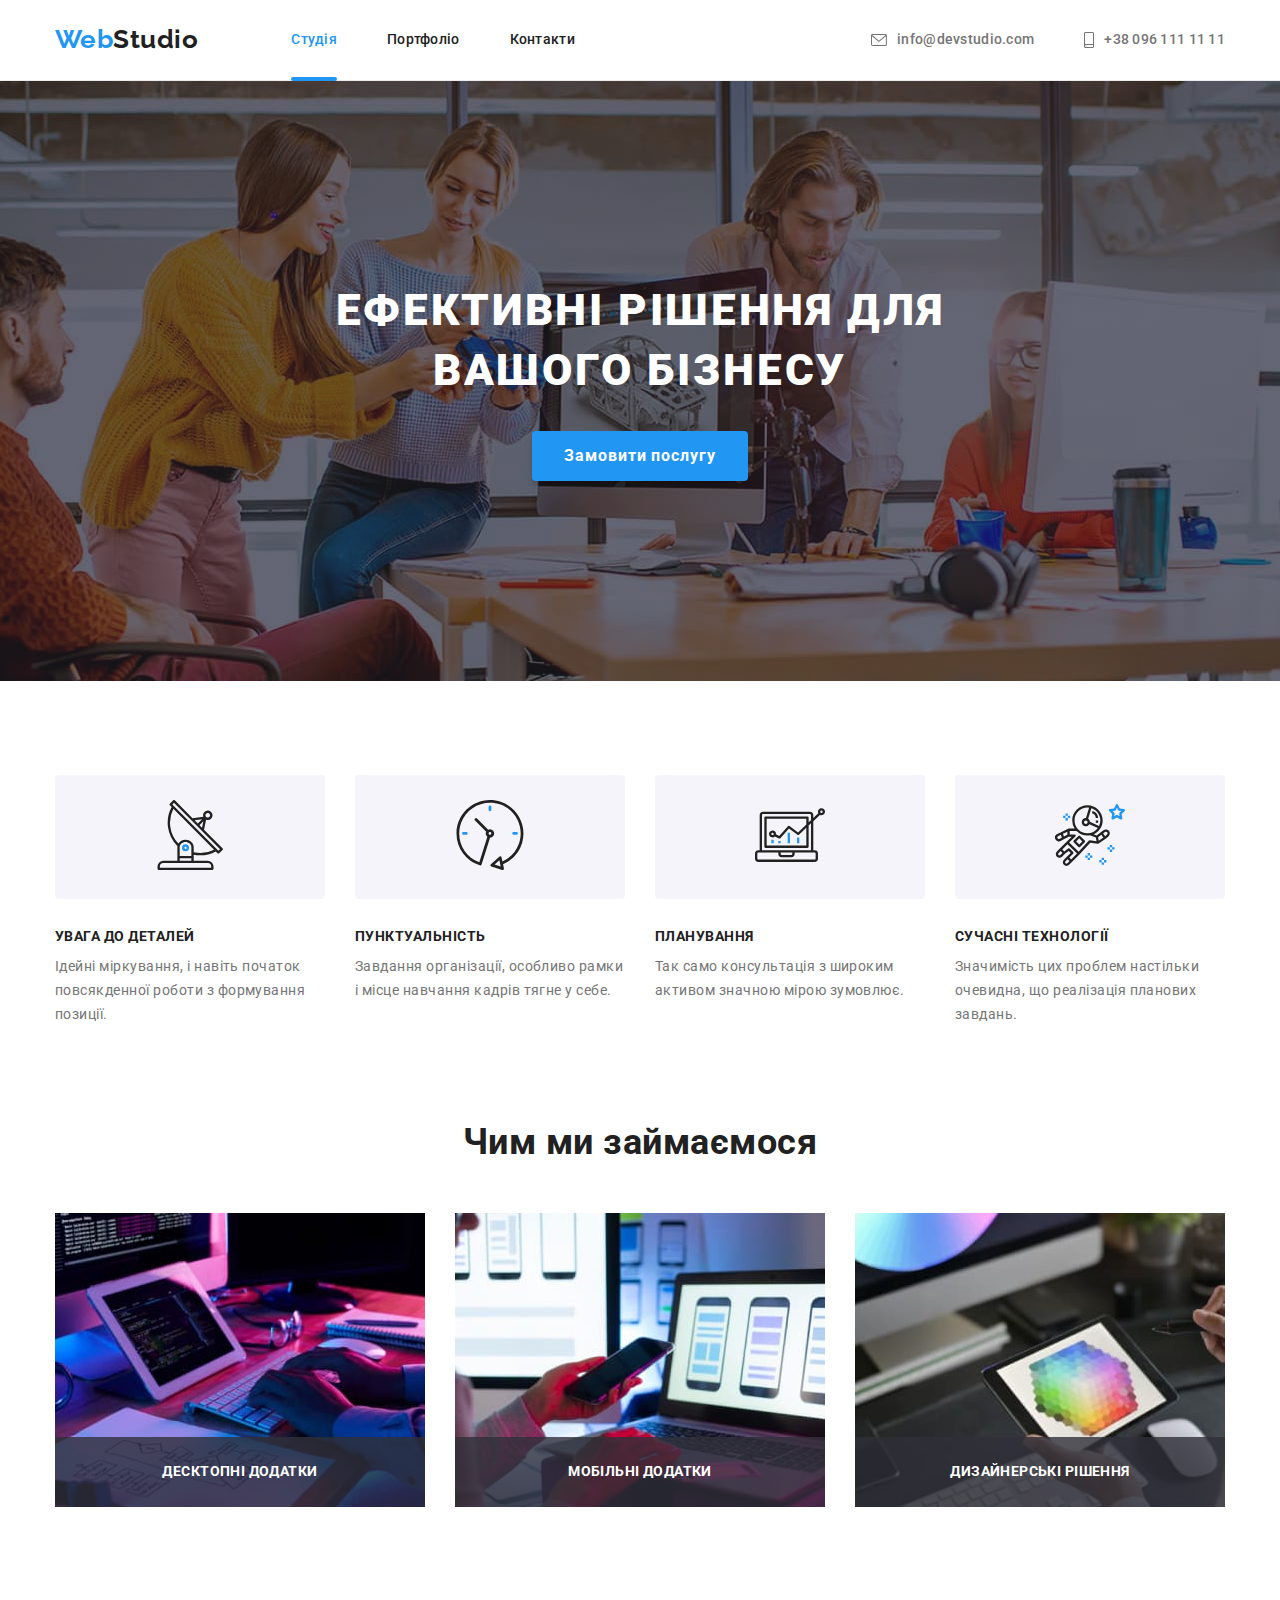
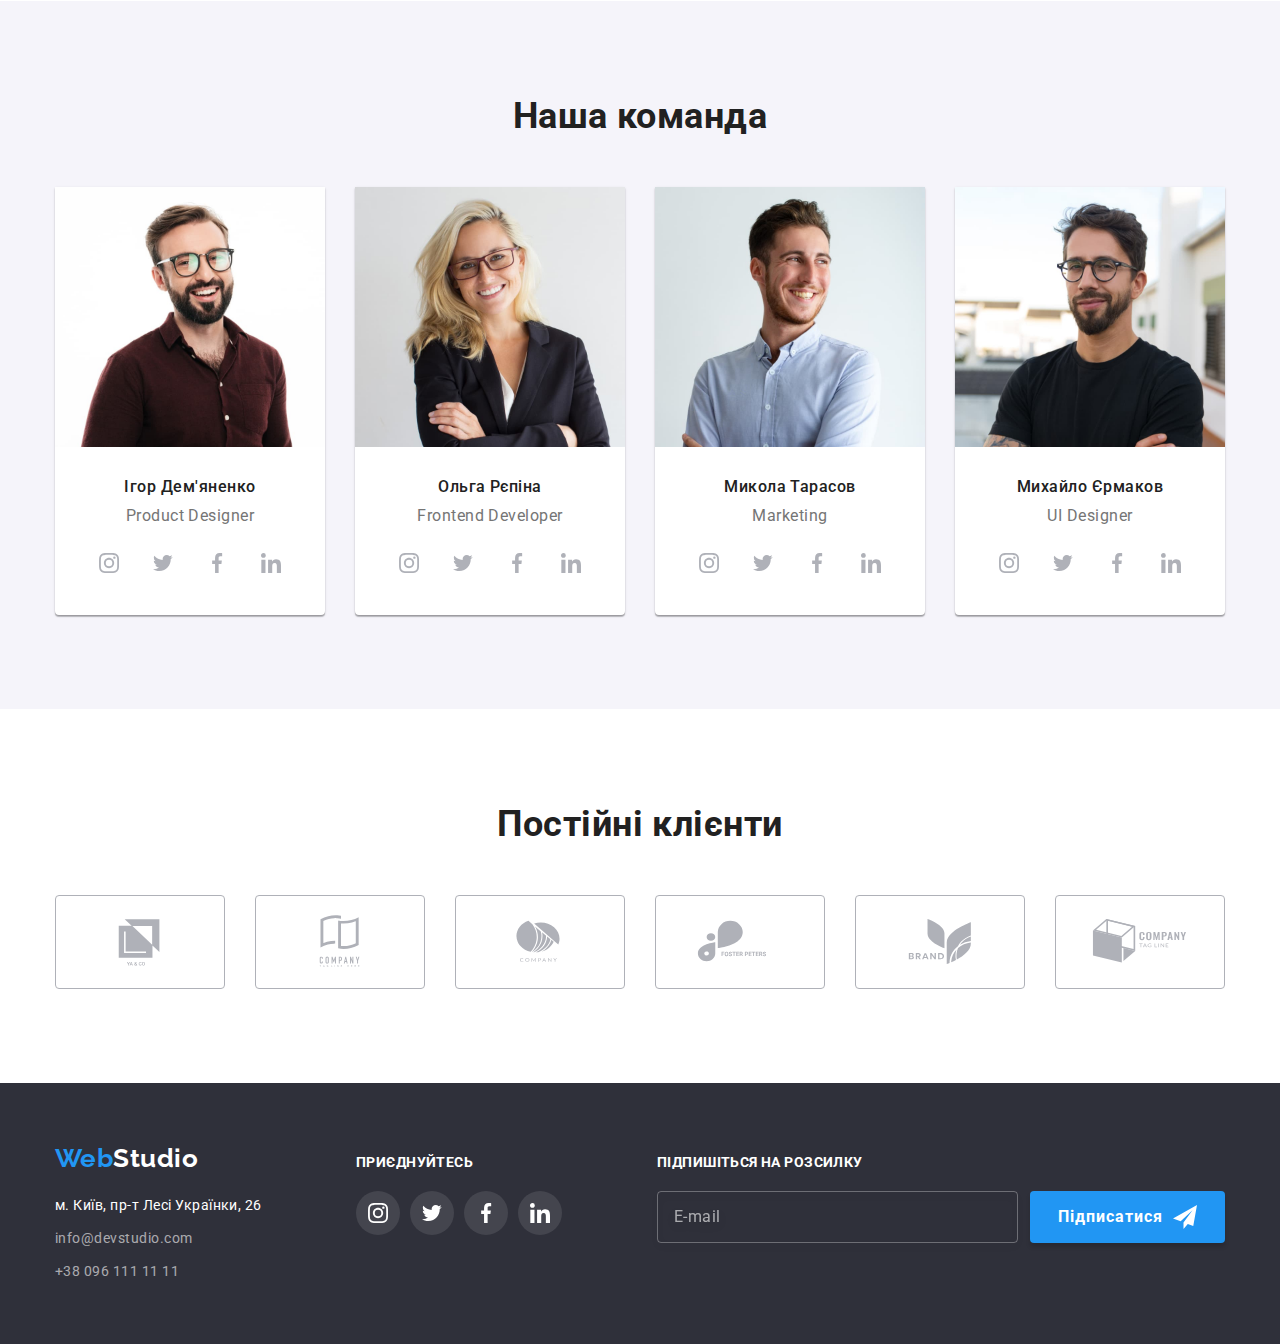
==== index.html @ e211a83e "Adds the previous version" ====
<!DOCTYPE html>
<html lang="uk">
  <head>
    <meta charset="UTF-8" />
    <meta http-equiv="X-UA-Compatible" content="IE=edge" />
    <meta name="viewport" content="width=device-width, initial-scale=1.0" />
    <title>Студія</title>
    <link rel="preconnect" href="https://fonts.googleapis.com" />
    <link rel="preconnect" href="https://fonts.gstatic.com" crossorigin />
    <link
      href="https://fonts.googleapis.com/css2?family=Raleway:wght@700&family=Roboto:wght@400;500;700;900&display=swap"
      rel="stylesheet"
    />
    <link
      rel="stylesheet"
      href="https://cdnjs.cloudflare.com/ajax/libs/modern-normalize/1.1.0/modern-normalize.min.css"
    />
    <link rel="stylesheet" href="./css/styles.css" />
  </head>
  <body>
    <header class="header">
      <div class="header-container container">
        <nav class="header-nav">
          <a class="header-logo logo" href="./index.html"> <span>Web</span>Studio</a>
          <ul class="header-list">
            <li class="header-list-item">
              <a class="header-link link current" href="./index.html">Студія</a>
            </li>
            <li class="header-list-item">
              <a class="header-link link" href="./portfolio.html">Портфоліо</a>
            </li>
            <li class="header-list-item">
              <a class="header-link link" href="./index.html">Контакти</a>
            </li>
          </ul>
        </nav>
        <div class="header-contacts">
          <a class="header-contact link" href="mailto:info@devstudio.com">
            <svg class="header-icon" width="16" height="12">
              <use href="./images/icons.svg#icon-envelope"></use>
            </svg>
            info@devstudio.com</a
          >
          <a class="header-contact link" href="tel:+380961111111">
            <svg class="header-icon" width="10" height="16">
              <use href="./images/icons.svg#icon-smartphone"></use>
            </svg>
            +38 096 111 11 11</a
          >
        </div>
      </div>
    </header>

    <main>
      <!-- Hero section -->
      <section class="hero">
        <h1 class="hero-title">Ефективні рішення для вашого бізнесу</h1>
        <button class="hero-btn btn" type="button" data-modal-open>Замовити послугу</button>
      </section>

      <!-- Features section -->
      <section class="features">
        <div class="container">
          <h2 class="visually-hidden">Особливості</h2>
          <ul class="features-list">
            <li class="features-item">
              <div class="features-thumb">
                <svg class="features-icon" width="70" height="70">
                  <use href="./images/icons.svg#icon-sputnik"></use>
                </svg>
              </div>
              <h3 class="features-title">УВАГА ДО ДЕТАЛЕЙ</h3>
              <p class="features-text">
                Ідейні міркування, і навіть початок повсякденної роботи з формування позиції.
              </p>
            </li>
            <li class="features-item">
              <div class="features-thumb">
                <svg class="features-icon" width="70" height="70">
                  <use href="./images/icons.svg#icon-clock"></use>
                </svg>
              </div>
              <h3 class="features-title">ПУНКТУАЛЬНІСТЬ</h3>
              <p class="features-text">
                Завдання організації, особливо рамки і місце навчання кадрів тягне у себе.
              </p>
            </li>
            <li class="features-item">
              <div class="features-thumb">
                <svg class="features-icon" width="70" height="70">
                  <use href="./images/icons.svg#icon-diagram"></use>
                </svg>
              </div>
              <h3 class="features-title">ПЛАНУВАННЯ</h3>
              <p class="features-text">
                Так само консультація з широким активом значною мірою зумовлює.
              </p>
            </li>
            <li class="features-item">
              <div class="features-thumb">
                <svg class="features-icon" width="70" height="70">
                  <use href="./images/icons.svg#icon-astronaut"></use>
                </svg>
              </div>
              <h3 class="features-title">СУЧАСНІ ТЕХНОЛОГІЇ</h3>
              <p class="features-text">
                Значимість цих проблем настільки очевидна, що реалізація планових завдань.
              </p>
            </li>
          </ul>
        </div>
      </section>

      <!-- What we do section -->
      <section class="activity section">
        <div class="container">
          <h2 class="title">Чим ми займаємося</h2>
          <ul class="activity-list">
            <li class="activity-item">
              <img
                class="activity-image"
                src="./images/studio/our-work/development.jpg"
                width="370"
                height="294"
                alt="Розробка веб-сайтів"
              />
              <p class="activity-desc">Десктопні додатки</p>
            </li>
            <li class="activity-item">
              <img
                class="activity-image"
                src="./images/studio/our-work/testing.jpg"
                width="370"
                height="294"
                alt="Тестування веб-сайтів"
              />
              <p class="activity-desc">Мобільні додатки</p>
            </li>
            <li class="activity-item">
              <img
                class="activity-image"
                src="./images/studio/our-work/design.jpg"
                width="370"
                height="294"
                alt="Створення дизайну веб-сайтів"
              />
              <p class="activity-desc">Дизайнерські рішення</p>
            </li>
          </ul>
        </div>
      </section>

      <!-- Our team section -->
      <section class="team section">
        <div class="container">
          <h2 class="title">Наша команда</h2>
          <ul class="team-list">
            <li class="team-item">
              <img
                class="team-image"
                src="./images/studio/team/ihor.jpg"
                width="270"
                height="260"
                alt="Ігор Дем'яненко"
              />
              <h3 class="team-member">Ігор Дем'яненко</h3>
              <p class="team-text">Product Designer</p>

              <ul class="socials">
                <li class="socials-item">
                  <a
                    class="socials-link"
                    href="./index.html"
                    target="_blank"
                    rel="noopener noreferrer nofollow"
                  >
                    <svg class="socials-icon" width="20" height="20">
                      <use href="./images/icons.svg#icon-instagram"></use>
                    </svg>
                  </a>
                </li>
                <li class="socials-item">
                  <a
                    class="socials-link"
                    href="./index.html"
                    target="_blank"
                    rel="noopener noreferrer nofollow"
                  >
                    <svg class="socials-icon" width="20" height="20">
                      <use href="./images/icons.svg#icon-twitter"></use>
                    </svg>
                  </a>
                </li>
                <li class="socials-item">
                  <a
                    class="socials-link"
                    href="./index.html"
                    target="_blank"
                    rel="noopener noreferrer nofollow"
                  >
                    <svg class="socials-icon" width="20" height="20">
                      <use href="./images/icons.svg#icon-facebook"></use>
                    </svg>
                  </a>
                </li>
                <li class="socials-item">
                  <a
                    class="socials-link"
                    href="./index.html"
                    target="_blank"
                    rel="noopener noreferrer nofollow"
                  >
                    <svg class="socials-icon" width="20" height="20">
                      <use href="./images/icons.svg#icon-linkedin"></use>
                    </svg>
                  </a>
                </li>
              </ul>
            </li>
            <li class="team-item">
              <img
                class="team-image"
                src="./images/studio/team/olha.jpg"
                width="270"
                height="260"
                alt="Ольга Рєпіна"
              />
              <h3 class="team-member">Ольга Рєпіна</h3>
              <p class="team-text">Frontend Developer</p>
              <ul class="socials">
                <li class="socials-item">
                  <a
                    class="socials-link"
                    href="./index.html"
                    target="_blank"
                    rel="noopener noreferrer nofollow"
                  >
                    <svg class="socials-icon" width="20" height="20">
                      <use href="./images/icons.svg#icon-instagram"></use>
                    </svg>
                  </a>
                </li>
                <li class="socials-item">
                  <a
                    class="socials-link"
                    href="./index.html"
                    target="_blank"
                    rel="noopener noreferrer nofollow"
                  >
                    <svg class="socials-icon" width="20" height="20">
                      <use href="./images/icons.svg#icon-twitter"></use>
                    </svg>
                  </a>
                </li>
                <li class="socials-item">
                  <a
                    class="socials-link"
                    href="./index.html"
                    target="_blank"
                    rel="noopener noreferrer nofollow"
                  >
                    <svg class="socials-icon" width="20" height="20">
                      <use href="./images/icons.svg#icon-facebook"></use>
                    </svg>
                  </a>
                </li>
                <li class="socials-item">
                  <a
                    class="socials-link"
                    href="./index.html"
                    target="_blank"
                    rel="noopener noreferrer nofollow"
                  >
                    <svg class="socials-icon" width="20" height="20">
                      <use href="./images/icons.svg#icon-linkedin"></use>
                    </svg>
                  </a>
                </li>
              </ul>
            </li>
            <li class="team-item">
              <img
                class="team-image"
                src="./images/studio/team/mykola.jpg"
                width="270"
                height="260"
                alt="Микола Тарасов"
              />
              <h3 class="team-member">Микола Тарасов</h3>
              <p class="team-text">Marketing</p>
              <ul class="socials">
                <li class="socials-item">
                  <a
                    class="socials-link"
                    href="./index.html"
                    target="_blank"
                    rel="noopener noreferrer nofollow"
                  >
                    <svg class="socials-icon" width="20" height="20">
                      <use href="./images/icons.svg#icon-instagram"></use>
                    </svg>
                  </a>
                </li>
                <li class="socials-item">
                  <a
                    class="socials-link"
                    href="./index.html"
                    target="_blank"
                    rel="noopener noreferrer nofollow"
                  >
                    <svg class="socials-icon" width="20" height="20">
                      <use href="./images/icons.svg#icon-twitter"></use>
                    </svg>
                  </a>
                </li>
                <li class="socials-item">
                  <a
                    class="socials-link"
                    href="./index.html"
                    target="_blank"
                    rel="noopener noreferrer nofollow"
                  >
                    <svg class="socials-icon" width="20" height="20">
                      <use href="./images/icons.svg#icon-facebook"></use>
                    </svg>
                  </a>
                </li>
                <li class="socials-item">
                  <a
                    class="socials-link"
                    href="./index.html"
                    target="_blank"
                    rel="noopener noreferrer nofollow"
                  >
                    <svg class="socials-icon" width="20" height="20">
                      <use href="./images/icons.svg#icon-linkedin"></use>
                    </svg>
                  </a>
                </li>
              </ul>
            </li>
            <li class="team-item">
              <img
                class="team-image"
                src="./images/studio/team/mykhailo.jpg"
                width="270"
                height="260"
                alt="Михайло Єрмаков"
              />
              <h3 class="team-member">Михайло Єрмаков</h3>
              <p class="team-text">UI Designer</p>
              <ul class="socials">
                <li class="socials-item">
                  <a
                    class="socials-link"
                    href="./index.html"
                    target="_blank"
                    rel="noopener noreferrer nofollow"
                  >
                    <svg class="socials-icon" width="20" height="20">
                      <use href="./images/icons.svg#icon-instagram"></use>
                    </svg>
                  </a>
                </li>
                <li class="socials-item">
                  <a
                    class="socials-link"
                    href="./index.html"
                    target="_blank"
                    rel="noopener noreferrer nofollow"
                  >
                    <svg class="socials-icon" width="20" height="20">
                      <use href="./images/icons.svg#icon-twitter"></use>
                    </svg>
                  </a>
                </li>
                <li class="socials-item">
                  <a
                    class="socials-link"
                    href="./index.html"
                    target="_blank"
                    rel="noopener noreferrer nofollow"
                  >
                    <svg class="socials-icon" width="20" height="20">
                      <use href="./images/icons.svg#icon-facebook"></use>
                    </svg>
                  </a>
                </li>
                <li class="socials-item">
                  <a
                    class="socials-link"
                    href="./index.html"
                    target="_blank"
                    rel="noopener noreferrer nofollow"
                  >
                    <svg class="socials-icon" width="20" height="20">
                      <use href="./images/icons.svg#icon-linkedin"></use>
                    </svg>
                  </a>
                </li>
              </ul>
            </li>
          </ul>
        </div>
      </section>

      <!-- Clients section -->
      <section class="clients section">
        <div class="container">
          <h2 class="title">Постійні клієнти</h2>
          <ul class="clients-list">
            <li class="clients-item">
              <a class="clients-link" href="./index.html">
                <svg class="clients-icon" width="106" height="60">
                  <use href="./images/icons.svg#icon-client-1"></use>
                </svg>
              </a>
            </li>
            <li class="clients-item">
              <a class="clients-link" href="./index.html">
                <svg class="clients-icon" width="106" height="60">
                  <use href="./images/icons.svg#icon-client-2"></use>
                </svg>
              </a>
            </li>
            <li class="clients-item">
              <a class="clients-link" href="./index.html">
                <svg class="clients-icon" width="106" height="60">
                  <use href="./images/icons.svg#icon-client-3"></use>
                </svg>
              </a>
            </li>
            <li class="clients-item">
              <a class="clients-link" href="./index.html">
                <svg class="clients-icon" width="106" height="60">
                  <use href="./images/icons.svg#icon-client-4"></use>
                </svg>
              </a>
            </li>
            <li class="clients-item">
              <a class="clients-link" href="./index.html">
                <svg class="clients-icon" width="106" height="60">
                  <use href="./images/icons.svg#icon-client-5"></use>
                </svg>
              </a>
            </li>
            <li class="clients-item">
              <a class="clients-link" href="./index.html">
                <svg class="clients-icon" width="106" height="60">
                  <use href="./images/icons.svg#icon-client-6"></use>
                </svg>
              </a>
            </li>
          </ul>
        </div>
      </section>
    </main>

    <footer class="footer">
      <div class="container">
        <div class="footer-wrap">
          <a class="footer-logo logo" href="./index.html"> <span>Web</span>Studio </a>
          <address class="footer-info">
            м. Київ, пр-т Лесі Українки, 26
            <a class="footer-link link" href="mailto:info@devstudio.com">info@devstudio.com</a>
            <a class="footer-link link" href="tel:+380961111111">+38 096 111 11 11</a>
          </address>
        </div>

        <div class="footer-wrap">
          <b class="footer-call">Приєднуйтесь</b>
          <ul class="socials">
            <li class="socials-item">
              <a
                class="socials-link"
                href="./index.html"
                target="_blank"
                rel="noopener noreferrer nofollow"
              >
                <svg class="socials-icon" width="20" height="20">
                  <use href="./images/icons.svg#icon-instagram"></use>
                </svg>
              </a>
            </li>
            <li class="socials-item">
              <a
                class="socials-link"
                href="./index.html"
                target="_blank"
                rel="noopener noreferrer nofollow"
              >
                <svg class="socials-icon" width="20" height="20">
                  <use href="./images/icons.svg#icon-twitter"></use>
                </svg>
              </a>
            </li>
            <li class="socials-item">
              <a
                class="socials-link"
                href="./index.html"
                target="_blank"
                rel="noopener noreferrer nofollow"
              >
                <svg class="socials-icon" width="20" height="20">
                  <use href="./images/icons.svg#icon-facebook"></use>
                </svg>
              </a>
            </li>
            <li class="socials-item">
              <a
                class="socials-link"
                href="./index.html"
                target="_blank"
                rel="noopener noreferrer nofollow"
              >
                <svg class="socials-icon" width="20" height="20">
                  <use href="./images/icons.svg#icon-linkedin"></use>
                </svg>
              </a>
            </li>
          </ul>
        </div>

        <div class="footer-wrap">
          <form class="footer-form">
            <b class="footer-call">Підпишіться на розсилку</b>
            <div class="footer-box">
              <input class="footer-email" type="email" name="email" placeholder="E-mail" required/>
              <button class="footer-button" type="submit">
                Підписатися
                <svg class="footer-icon" width="24" height="24">
                  <use href="./images/icons.svg#icon-form-send"></use>
                </svg>
              </button>
            </div>
          </form>
        </div>
      </div>
    </footer>

    <div class="backdrop is-hidden" data-modal>
      <div class="modal">
        <button class="modal-btn" type="button" data-modal-close>
          <svg class="modal-icon" width="18" height="18">
            <use href="./images/icons.svg#icon-cross"></use>
          </svg>
        </button>

        <form class="form">
          <h2 class="form-title">Залиште свої дані, ми вам передзвонимо</h2>

          <label class="form-field"
            ><span class="form-label">Ім'я</span>
            <div class="form-wrap">
              <input class="form-input" type="text" name="name" required />
              <svg class="form-icon" width="18" height="18">
                <use href="./images/icons.svg#icon-form-person"></use>
              </svg>
            </div>
          </label>

          <label class="form-field"
            ><span class="form-label">Телефон</span>
            <div class="form-wrap">
              <input
                class="form-input"
                type="tel"
                name="tel"
                maxlength="10"
                pattern="[0-9]{10}"
                title="0123456789"
                required
              />
              <svg class="form-icon" width="18" height="18">
                <use href="./images/icons.svg#icon-form-phone"></use>
              </svg>
            </div>
          </label>

          <label class="form-field"
            ><span class="form-label">Пошта</span>
            <div class="form-wrap">
              <input class="form-input" type="email" name="email" />
              <svg class="form-icon" width="18" height="18">
                <use href="./images/icons.svg#icon-form-email"></use>
              </svg>
            </div>
          </label>

          <label class="form-field"
            ><span class="form-label">Коментар</span>
            <textarea class="form-comment" name="comment" placeholder="Введіть текст"></textarea>
          </label>

          <label class="form-policy policy">
            <div class="policy-wrap">
              <input
                class="policy-checkbox visually-hidden"
                type="checkbox"
                name="policy"
                value="agree"
                required
              />

              <svg class="policy-icon" width="16" height="15">
                <use href="./images/icons.svg#icon-form-box"></use>
              </svg>
              <svg class="policy-icon" width="16" height="15">
                <use href="./images/icons.svg#icon-form-check"></use>
              </svg>
            </div>
            <p class="policy-label">
              Погоджуюся з розсилкою та приймаю <a class="policy-link" href="#">Умови договору</a>
            </p>
          </label>

          <button class="policy-btn btn" type="submit">Відправити</button>
        </form>
      </div>
    </div>

    <script src="./js/modal.js"></script>
  </body>
</html>
---- css/styles.css ----
:root {
  --primary-color: #212121;
  --accent-color: #2196f3;
  --secondary-color: #757575;
  --tertiary-color: #ffffff;
  --quaternary-color: rgba(255, 255, 255, 0.6);
  --primary-background-color: #2f303a;
  --accent-background-color: #188ce8;
  --secondary-background-color: #f5f4fa;
  --overlay-background-color: rgba(33, 150, 243, 0.9);
  --backdrop-background-color: rgba(0, 0, 0, 0.2);
  --fill-color: #afb1b8;

  --btn-shadow: 0px 4px 4px rgba(0, 0, 0, 0.15);
  --team-item-shadow: 0px 1px 3px rgba(0, 0, 0, 0.12), 0px 1px 1px rgba(0, 0, 0, 0.14),
    0px 2px 1px rgba(0, 0, 0, 0.2);
  --button-shadow: 0px 3px 1px rgba(0, 0, 0, 0.1), 0px 1px 2px rgba(0, 0, 0, 0.08),
    0px 2px 2px rgba(0, 0, 0, 0.12);
  --gallery-item-shadow: 0px 1px 1px rgba(0, 0, 0, 0.12), 0px 4px 4px rgba(0, 0, 0, 0.06),
    1px 4px 6px rgba(0, 0, 0, 0.16);
  --modal-shadow: 0px 1px 3px rgba(0, 0, 0, 0.12), 0px 1px 1px rgba(0, 0, 0, 0.14),
    0px 2px 1px rgba(0, 0, 0, 0.2);

  --items-amount: 4;
  --gap-size: 30px;
  --gallery-item-gap: 30px;
}

h1,
h2,
h3,
h4,
h5,
h6,
ul,
p {
  margin: 0;
}
ul {
  padding: 0;
  list-style: none;
}
a {
  text-decoration: none;
  color: inherit;
}
button {
  font-family: inherit;
  border: none;
}

body {
  font-family: 'Roboto', sans-serif;
  color: var(--primary-color);
  letter-spacing: 0.03em;
}

/*! General classes */
.container {
  max-width: 1200px;
  padding: 0 15px;
  margin: 0 auto;
}
.link {
  color: var(--primary-color);

  transition: color 250ms cubic-bezier(0.4, 0, 0.2, 1);
}
.link:hover,
.link:focus,
.current {
  color: var(--accent-color);
}
.logo {
  font-family: 'Raleway', sans-serif;
  font-size: 26px;
  font-weight: 700;
  line-height: 1.19;
}
.logo span {
  color: var(--accent-color);
}

.section {
  padding: 94px 0;
}

/* Studio page */
/*! Header */
.header {
  border-bottom: 1px solid #ececec;
  background-color: var(--tertiary-color);
}
.header-container {
  display: flex;
  /*   align-items: center; */
}
.header-nav {
  display: flex;
}
.header-logo {
  padding-top: 24px;
  padding-bottom: 25px;
  margin-right: 93px;
  color: var(--primary-color);
}
.header-list {
  display: flex;
}
.header-list-item {
  display: flex;
  position: relative;
}
.header-list-item:not(:last-child) {
  margin-right: 50px;
}
.header-link,
.header-contact {
  display: flex;
  align-items: center;

  font-weight: 500;
  font-size: 14px;
  line-height: 1.14;
  letter-spacing: 0.02em;
}
.header-link.current::after {
  position: absolute;
  left: 0;
  bottom: -1px;

  content: '';
  width: 100%;
  height: 4px;

  border-radius: 2px;
  background-color: var(--accent-color);
}

.header-contacts {
  display: flex;
  margin-left: auto;
}
.header-contact {
  color: var(--secondary-color);
}
.header-contact:first-child {
  margin-right: 50px;
}
.header-icon {
  margin-right: 10px;
  fill: currentColor;
}

/*! Hero section */
.hero {
  max-width: 1600px;
  min-height: 600px;
  margin: 0 auto;
  padding: 200px 0;

  text-align: center;

  background-color: var(--primary-background-color);
  background-image: linear-gradient(rgba(47, 48, 58, 0.4), rgba(47, 48, 58, 0.4)),
    url(../images/studio/hero.jpg);
  background-repeat: no-repeat;
  background-position: center;
  background-size: cover;
}
.hero-title {
  width: 696px;
  margin: 0 auto 30px;

  font-weight: 900;
  font-size: 44px;
  line-height: 1.36;
  letter-spacing: 0.06em;
  text-transform: uppercase;
  color: var(--tertiary-color);
}

.hero-btn {
  padding: 10px 32px;
}

.btn {
  font-weight: 700;
  line-height: 1.88;
  letter-spacing: 0.06em;
  border-radius: 4px;
  color: var(--tertiary-color);

  background-color: var(--accent-color);
  box-shadow: var(--btn-shadow);

  transition: background-color 250ms cubic-bezier(0.4, 0, 0.2, 1);

  cursor: pointer;
}

.btn:hover,
.btn:focus {
  background-color: var(--accent-background-color);
}

/*!  Features section  */
.visually-hidden {
  position: absolute;
  white-space: nowrap;
  width: 1px;
  height: 1px;
  overflow: hidden;
  border: 0;
  padding: 0;
  clip: rect(0 0 0 0);
  clip-path: inset(50%);
  margin: -1px;
}
.features {
  padding-top: 94px;
}
.features-list {
  display: flex;
}
.features-item {
  flex-basis: calc((100% - (var(--items-amount) - 1) * var(--gap-size)) / var(--items-amount));
}
.features-item:not(:last-child) {
  margin-right: var(--gap-size);
}
.features-thumb {
  padding: 25px 0;
  margin-bottom: 30px;

  text-align: center;
  border-radius: 4px;
  background-color: var(--secondary-background-color);
}
.features-title {
  margin-bottom: 10px;

  font-size: 14px;
  font-weight: 700;
  line-height: 1.14;
  text-transform: uppercase;
}
.features-text {
  font-size: 14px;
  line-height: 1.71;
  color: var(--secondary-color);
}

/*! What we do section */

.title {
  margin-bottom: 50px;
  font-weight: 700;
  font-size: 36px;
  line-height: 1.17;
  text-align: center;
}
.activity-list {
  display: flex;
}
.activity-item {
  position: relative;
}
.activity-item:not(:last-child) {
  margin-right: 30px;
}
.activity-image {
  display: block;
}
.activity-desc {
  position: absolute;
  left: 0;
  bottom: 0;

  width: 100%;
  padding: 27px 0;

  font-weight: 700;
  font-size: 14px;
  line-height: 1.14;
  text-align: center;
  letter-spacing: 0.03em;
  text-transform: uppercase;

  color: var(--tertiary-color);
  background-color: rgba(47, 48, 58, 0.8);
}

/*! Our team section */
.team {
  background-color: var(--secondary-background-color);
}
.team-list {
  display: flex;
}
.team-item {
  padding-bottom: 30px;
  background: var(--tertiary-color);
  border-radius: 0px 0px 4px 4px;
  box-shadow: var(--team-item-shadow);
}
.team-item:not(:last-child) {
  margin-right: 30px;
}
.team-image {
  margin-bottom: 30px;
  display: block;
}
.team-member {
  margin-bottom: 10px;
  font-weight: 500;
  font-size: 16px;
  line-height: 1.19;
  text-align: center;
}
.team-text {
  margin-bottom: 16px;

  font-weight: 400;
  line-height: 1.19;
  text-align: center;
  color: var(--secondary-color);
}
.socials {
  display: flex;
  justify-content: center;
  column-gap: 10px;
}
.socials-link {
  display: flex;
  justify-content: center;
  align-items: center;
  width: 44px;
  height: 44px;

  color: var(--fill-color);
  border-radius: 50%;

  transition: color 250ms cubic-bezier(0.4, 0, 0.2, 1),
    background-color 250ms cubic-bezier(0.4, 0, 0.2, 1);
}
.socials-link:hover,
.socials-link:focus {
  color: var(--tertiary-color);
  background-color: var(--accent-color);
}
.socials-link > .socials-icon {
  fill: currentColor;
}

/*! Clients section */
.clients-list {
  display: flex;
  flex-wrap: wrap;
  gap: var(--gap-size);
}
.clients-item {
  --items-amount: 6;
  flex-basis: calc((100% - (var(--items-amount) - 1) * var(--gap-size)) / var(--items-amount));
}

.clients-link {
  display: flex;
  padding: 16px 0;
  justify-content: center;
  align-items: center;

  color: var(--fill-color);
  border: 1px solid currentColor;
  border-radius: 4px;

  transition: color 250ms cubic-bezier(0.4, 0, 0.2, 1);
}
.clients-link:hover,
.clients-link:focus {
  color: var(--accent-color);
}
.clients-link > .clients-icon {
  fill: currentColor;
}

/*! footer */
.footer {
  padding: 60px 0;
  background-color: var(--primary-background-color);
}

.footer > .container {
  display: flex;
  align-items: baseline;
}

.footer-wrap:nth-child(1) {
  margin-right: 70px;
}
.footer-wrap:nth-child(2) {
  margin-right: 95px;
}
.footer-wrap:nth-child(3) {
  flex-grow: 1;
}

.footer-info {
  width: 231px;

  font-style: normal;
  font-size: 14px;
  line-height: 1.71;
  color: var(--tertiary-color);
}

.footer-logo {
  display: block;
  margin-bottom: 20px;
  color: var(--tertiary-color);
}

.footer-link {
  display: block;
  font-size: 14px;
  line-height: 1.71;
  color: var(--quaternary-color);
}

.footer-link:first-child {
  margin: 9px 0;
}

.footer-call {
  display: block;
  margin-bottom: 20px;

  font-size: 14px;
  line-height: 1.14;
  letter-spacing: 0.03em;
  text-transform: uppercase;

  color: var(--tertiary-color);
}

.footer-wrap .socials-link {
  background-color: rgba(255, 255, 255, 0.1);
}

.footer-wrap .socials-link:hover,
.footer-wrap .socials-link:focus {
  background-color: var(--accent-color);
}

.footer-wrap .socials-icon {
  fill: var(--tertiary-color);
}

.footer-box {
  display: flex;
}
.footer-email {
  flex-grow: 1;
  padding: 15px 16px;
  margin-right: 12px;

  font-weight: 400;
  font-size: 16px;
  line-height: 1.25;
  letter-spacing: 0.03em;
  color: var(--quaternary-color);

  border: 1px solid rgba(255, 255, 255, 0.3);
  filter: drop-shadow(0px 4px 4px rgba(0, 0, 0, 0.15));
  border-radius: 4px;
  background-color: transparent;

  outline: none;
}

.footer-email::placeholder {
  font-weight: inherit;
  font-size: inherit;
  line-height: inherit;
  letter-spacing: inherit;
  color: inherit;
}

.footer-button {
  display: flex;
  align-items: center;
  padding: 10px 28px;

  font-weight: 700;
  font-size: 16px;
  line-height: 1.88;
  letter-spacing: 0.06em;

  color: var(--tertiary-color);
  box-shadow: 0px 4px 4px rgba(0, 0, 0, 0.15);
  border-radius: 4px;
  background-color: var(--accent-color);

  cursor: pointer;

  transition: background-color 250ms cubic-bezier(0.4, 0, 0.2, 1);
}

.footer-button:hover,
.footer-button:focus {
  background-color: var(--accent-background-color);
}

.footer-icon {
  margin-left: 10px;
}

/*! Modal */
.backdrop {
  position: fixed;
  top: 0;
  left: 0;

  width: 100vw;
  height: 100vh;

  background-color: var(--backdrop-background-color);

  transition: opacity 250ms cubic-bezier(0.4, 0, 0.2, 1);
}

.is-hidden {
  opacity: 0;
  pointer-events: none;
  visibility: hidden;
}

.modal {
  position: absolute;
  top: 50%;
  left: 50%;

  padding: 40px;
  width: 528px;
  box-shadow: var(--modal-shadow);
  border-radius: 4px;
  background-color: var(--tertiary-color);

  transform: translate(-50%, -50%) scale(1);
  transition: transform 250ms cubic-bezier(0.4, 0, 0.2, 1);
}

.backdrop.is-hidden .modal {
  transform: translate(-50%, -50%) scale(0.75);
}

.modal-btn {
  position: absolute;
  top: 8px;
  right: 8px;

  width: 30px;
  height: 30px;
  display: flex;
  justify-content: center;
  align-items: center;

  border: 1px solid rgba(0, 0, 0, 0.1);
  border-radius: 50%;
  background-color: transparent;

  cursor: pointer;
  transition: fill 250ms cubic-bezier(0.4, 0, 0.2, 1);
}

.modal-btn:hover,
.modal-btn:focus {
  fill: var(--accent-color);
}

.form-title {
  margin-bottom: 12px;

  font-weight: 700;
  font-size: 20px;
  line-height: 1.15;
  text-align: center;
  letter-spacing: 0.03em;

  color: var(--primary-color);
}

.form-field {
  display: flex;
  flex-direction: column;
  margin-bottom: 10px;

  font-size: 12px;
  line-height: 1.17;
  letter-spacing: 0.01em;

  color: var(--secondary-color);
}

.form > .form-field:nth-of-type(4) {
  margin-bottom: 20px;
}

.form-label {
  margin-bottom: 4px;
}

.form-wrap {
  position: relative;
}

.form-input {
  width: 100%;
  height: 40px;
  padding: 0px 42px;

  border: 1px solid rgba(33, 33, 33, 0.2);
  border-radius: 4px;
  outline: none;
  transition: border-color 250ms cubic-bezier(0.4, 0, 0.2, 1);
}
.form-field:focus-within .form-input,
.form-field:focus-within .form-comment {
  border-color: var(--accent-color);
}

.form-icon {
  position: absolute;
  left: 12px;
  top: 50%;
  transform: translateY(-50%);

  transition: fill 250ms cubic-bezier(0.4, 0, 0.2, 1);
}
.form-field:focus-within .form-icon {
  fill: var(--accent-color);
}

.form-comment {
  height: 120px;
  padding: 12px 16px;

  border: 1px solid rgba(33, 33, 33, 0.2);
  border-radius: 4px;
  resize: none;

  font-size: 12px;
  line-height: 1.17;
  letter-spacing: 0.01em;
  outline: none;

  transition: border-color 250ms cubic-bezier(0.4, 0, 0.2, 1);
}

.form-comment::placeholder {
  color: rgba(117, 117, 117, 0.5);
}

.policy {
  position: relative;

  margin-bottom: 30px;
  display: flex;
  justify-content: center;
  align-items: center;
}

.policy-label {
  text-align: center;
  font-size: 14px;
  line-height: 1.71;
  letter-spacing: 0.03em;

  color: var(--secondary-color);
}

.policy-link {
  color: var(--accent-color);
  text-decoration: underline;
}

.policy-wrap {
  position: relative;
}

.policy-icon {
  margin-right: 7px;
  transition: opacity 250ms cubic-bezier(0.4, 0, 0.2, 1);
}

.policy-icon:nth-of-type(2) {
  position: absolute;
  left: 0;

  opacity: 0;
}

.policy-checkbox:checked ~ .policy-icon:nth-of-type(2) {
  opacity: 1;
}

.policy-btn {
  display: block;
  margin: 0 auto;
  padding: 10px 52px;
}

/*! Portfolio page */

.gallery {
  background-color: var(--tertiary-color);
}
.gallery-filters {
  margin-bottom: 50px;
  display: flex;
  justify-content: center;
}
.gallery-filter:not(:last-child) {
  margin-right: 8px;
}
.gallery-button {
  padding: 6px 22px;

  font-weight: 500;
  font-size: 16px;
  line-height: 1.63;
  letter-spacing: 0.03em;
  color: var(--primary-color);

  border-radius: 4px;
  background-color: var(--secondary-background-color);

  transition: color 250ms cubic-bezier(0.4, 0, 0.2, 1),
    background-color 250ms cubic-bezier(0.4, 0, 0.2, 1),
    box-shadow 250ms cubic-bezier(0.4, 0, 0.2, 1);

  cursor: pointer;
}
.gallery-button:hover,
.gallery-button:focus {
  color: var(--tertiary-color);
  background-color: var(--accent-color);
  box-shadow: var(--button-shadow);
}
.gallery-items {
  display: flex;
  flex-wrap: wrap;
  margin-top: calc(-1 * var(--gallery-item-gap));
  margin-left: calc(-1 * var(--gallery-item-gap));
}
.gallery-item {
  margin-top: var(--gallery-item-gap);
  margin-left: var(--gallery-item-gap);
  flex-basis: calc((100% / 3 - var(--gallery-item-gap)));
}
.gallery-link {
  display: block;

  transition: box-shadow 250ms cubic-bezier(0.4, 0, 0.2, 1);
}
.gallery-link:hover,
.gallery-link:focus {
  box-shadow: var(--gallery-item-shadow);
}

.gallery-link:hover .gallery-overlay,
.gallery-link:focus .gallery-overlay {
  transform: translateY(0);
}

.gallery-thumb {
  position: relative;
  overflow: hidden;
}

.gallery-image {
  max-width: 100%;
  display: block;
}

.gallery-overlay {
  position: absolute;
  left: 0;
  top: 0;

  width: 100%;
  height: 100%;
  padding: 24px;
  display: flex;
  align-items: center;

  font-size: 18px;
  line-height: 1.56;
  letter-spacing: 0.03em;
  color: var(--tertiary-color);

  background-color: var(--overlay-background-color);

  transform: translateY(100%);
  transition: transform 250ms cubic-bezier(0.4, 0, 0.2, 1);
}

.gallery-details {
  padding: 20px 24px;
  border: 1px solid #eeeeee;
}
.gallery-subtitle {
  margin-bottom: 4px;
  font-weight: 700;
  font-size: 18px;
  line-height: 2;
  letter-spacing: 0.06em;
  color: var(--primary-color);
}
.gallery-description {
  font-weight: 400;
  font-size: 16px;
  line-height: 1.88;
  letter-spacing: 0.03em;
  color: var(--secondary-color);
}
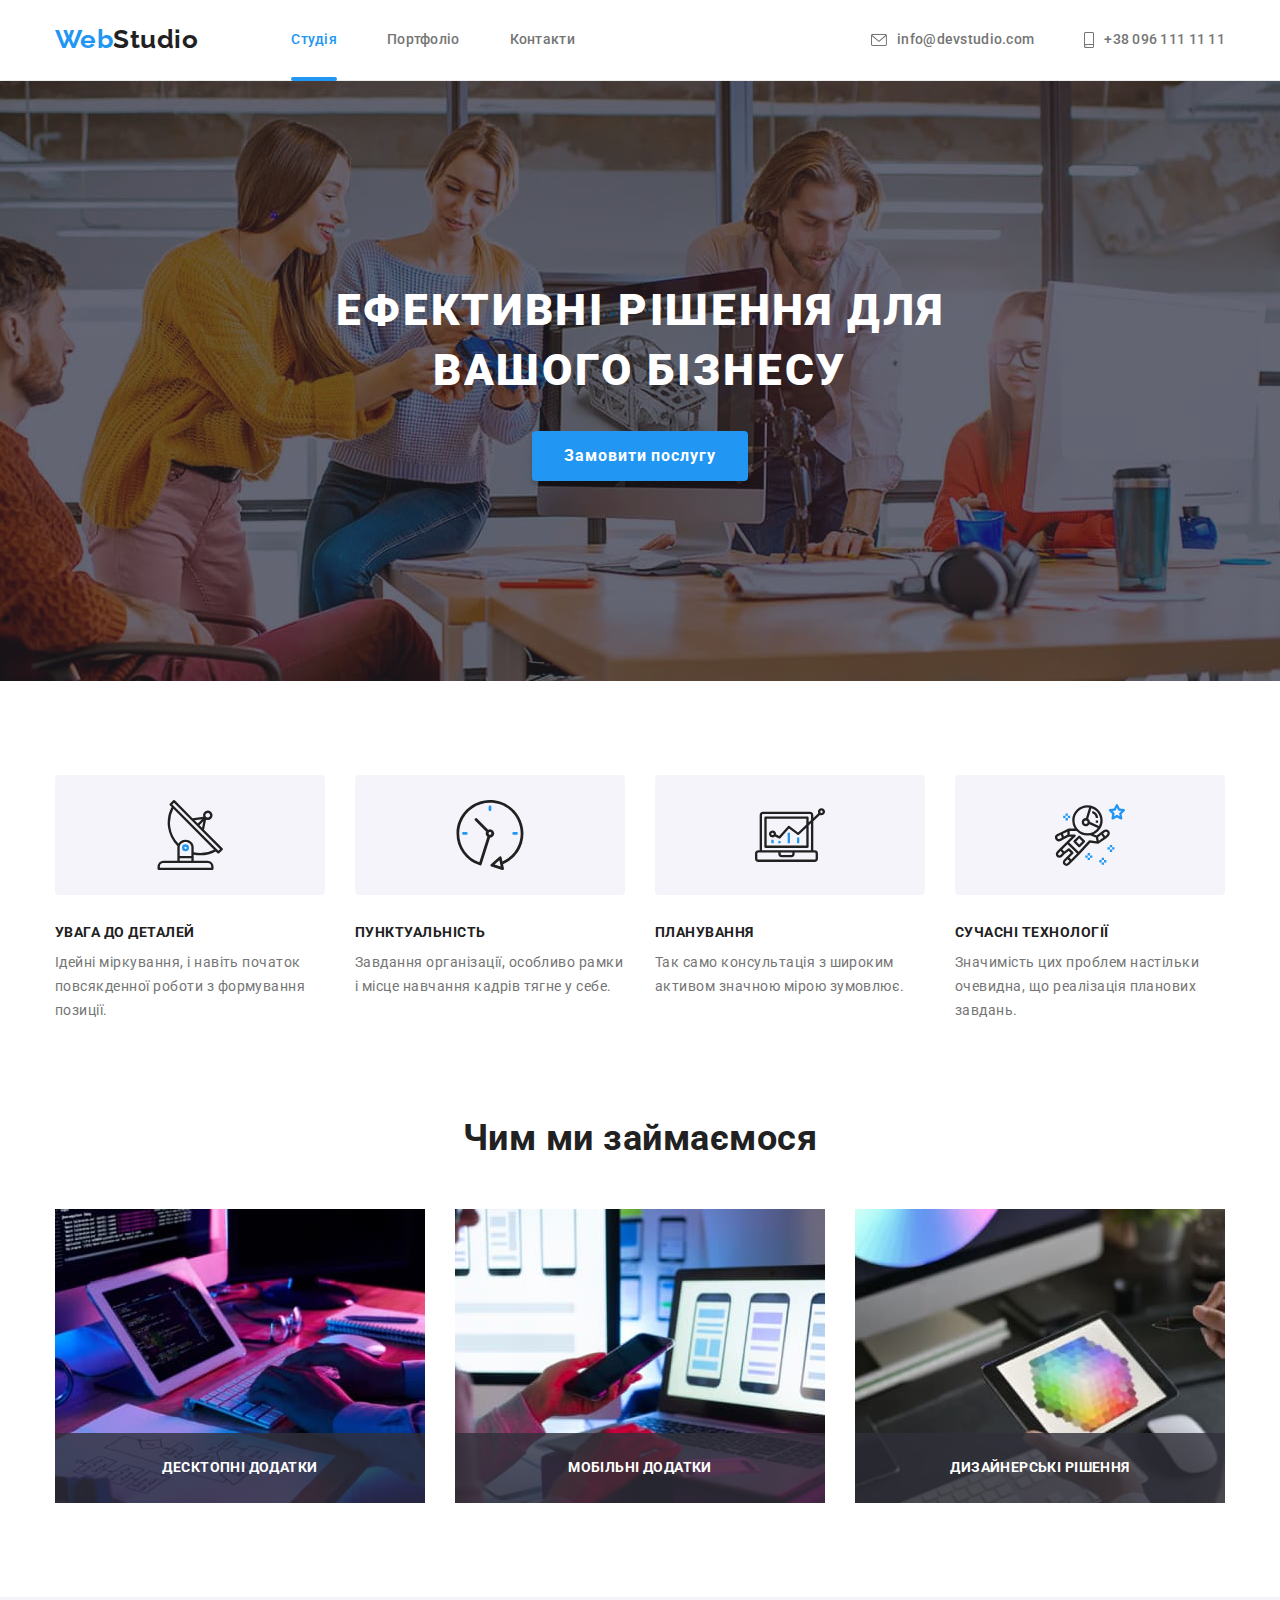
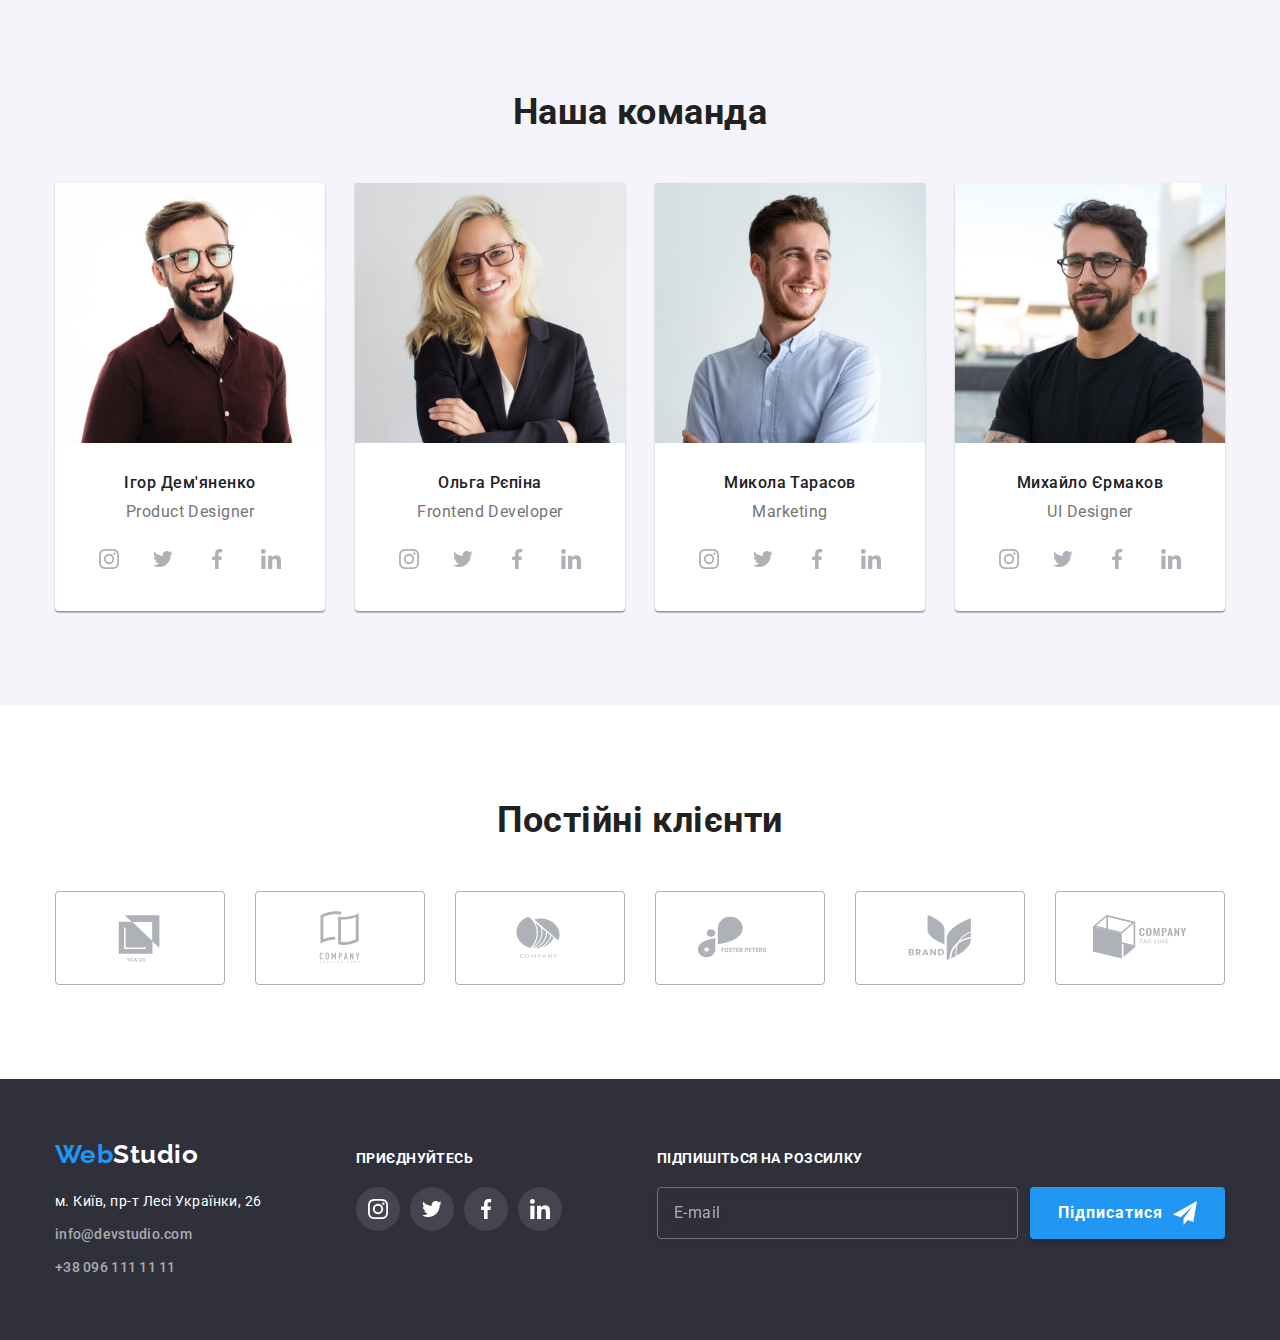
==== commit ad2649d2: "Adds BEM to index.html" ====
--- a/index.html
+++ b/index.html
@@ -19,30 +19,34 @@
   </head>
   <body>
     <header class="header">
-      <div class="header-container container">
-        <nav class="header-nav">
-          <a class="header-logo logo" href="./index.html"> <span>Web</span>Studio</a>
-          <ul class="header-list">
-            <li class="header-list-item">
-              <a class="header-link link current" href="./index.html">Студія</a>
-            </li>
-            <li class="header-list-item">
-              <a class="header-link link" href="./portfolio.html">Портфоліо</a>
-            </li>
-            <li class="header-list-item">
-              <a class="header-link link" href="./index.html">Контакти</a>
+      <div class="header__container container">
+        <nav class="nav">
+          <a class="nav__logo logo" href="./index.html">
+            <span class="logo__accent">Web</span>Studio
+          </a>
+
+          <ul class="nav__list">
+            <li class="nav__item">
+              <a class="link link--current" href="./index.html">Студія</a>
+            </li>
+            <li class="nav__item">
+              <a class="link" href="./portfolio.html">Портфоліо</a>
+            </li>
+            <li class="nav__item">
+              <a class="link" href="./index.html">Контакти</a>
             </li>
           </ul>
         </nav>
-        <div class="header-contacts">
-          <a class="header-contact link" href="mailto:info@devstudio.com">
-            <svg class="header-icon" width="16" height="12">
+
+        <div class="header__contacts">
+          <a class="link header__contact" href="mailto:info@devstudio.com">
+            <svg class="header__icon" width="16" height="12">
               <use href="./images/icons.svg#icon-envelope"></use>
             </svg>
             info@devstudio.com</a
           >
-          <a class="header-contact link" href="tel:+380961111111">
-            <svg class="header-icon" width="10" height="16">
+          <a class="link" href="tel:+380961111111">
+            <svg class="header__icon" width="10" height="16">
               <use href="./images/icons.svg#icon-smartphone"></use>
             </svg>
             +38 096 111 11 11</a
@@ -54,56 +58,56 @@
     <main>
       <!-- Hero section -->
       <section class="hero">
-        <h1 class="hero-title">Ефективні рішення для вашого бізнесу</h1>
-        <button class="hero-btn btn" type="button" data-modal-open>Замовити послугу</button>
+        <h1 class="hero__title">Ефективні рішення для вашого бізнесу</h1>
+        <button class="hero__btn btn" type="button" data-modal-open>Замовити послугу</button>
       </section>
 
       <!-- Features section -->
       <section class="features">
         <div class="container">
           <h2 class="visually-hidden">Особливості</h2>
-          <ul class="features-list">
-            <li class="features-item">
-              <div class="features-thumb">
-                <svg class="features-icon" width="70" height="70">
+          <ul class="list">
+            <li class="list__item features__item">
+              <div class="list__thumb">
+                <svg width="70" height="70">
                   <use href="./images/icons.svg#icon-sputnik"></use>
                 </svg>
               </div>
-              <h3 class="features-title">УВАГА ДО ДЕТАЛЕЙ</h3>
-              <p class="features-text">
+              <h3 class="list__title">УВАГА ДО ДЕТАЛЕЙ</h3>
+              <p class="list__text">
                 Ідейні міркування, і навіть початок повсякденної роботи з формування позиції.
               </p>
             </li>
-            <li class="features-item">
-              <div class="features-thumb">
-                <svg class="features-icon" width="70" height="70">
+            <li class="list__item features__item">
+              <div class="list__thumb">
+                <svg width="70" height="70">
                   <use href="./images/icons.svg#icon-clock"></use>
                 </svg>
               </div>
-              <h3 class="features-title">ПУНКТУАЛЬНІСТЬ</h3>
-              <p class="features-text">
+              <h3 class="list__title">ПУНКТУАЛЬНІСТЬ</h3>
+              <p class="list__text">
                 Завдання організації, особливо рамки і місце навчання кадрів тягне у себе.
               </p>
             </li>
-            <li class="features-item">
-              <div class="features-thumb">
-                <svg class="features-icon" width="70" height="70">
+            <li class="list__item features__item">
+              <div class="list__thumb">
+                <svg width="70" height="70">
                   <use href="./images/icons.svg#icon-diagram"></use>
                 </svg>
               </div>
-              <h3 class="features-title">ПЛАНУВАННЯ</h3>
-              <p class="features-text">
+              <h3 class="list__title">ПЛАНУВАННЯ</h3>
+              <p class="list__text">
                 Так само консультація з широким активом значною мірою зумовлює.
               </p>
             </li>
-            <li class="features-item">
-              <div class="features-thumb">
-                <svg class="features-icon" width="70" height="70">
+            <li class="list__item features__item">
+              <div class="list__thumb">
+                <svg width="70" height="70">
                   <use href="./images/icons.svg#icon-astronaut"></use>
                 </svg>
               </div>
-              <h3 class="features-title">СУЧАСНІ ТЕХНОЛОГІЇ</h3>
-              <p class="features-text">
+              <h3 class="list__title">СУЧАСНІ ТЕХНОЛОГІЇ</h3>
+              <p class="list__text">
                 Значимість цих проблем настільки очевидна, що реалізація планових завдань.
               </p>
             </li>
@@ -115,36 +119,33 @@
       <section class="activity section">
         <div class="container">
           <h2 class="title">Чим ми займаємося</h2>
-          <ul class="activity-list">
-            <li class="activity-item">
+          <ul class="list">
+            <li class="list__item">
               <img
-                class="activity-image"
                 src="./images/studio/our-work/development.jpg"
                 width="370"
                 height="294"
                 alt="Розробка веб-сайтів"
               />
-              <p class="activity-desc">Десктопні додатки</p>
-            </li>
-            <li class="activity-item">
+              <p class="list__overlay">Десктопні додатки</p>
+            </li>
+            <li class="list__item">
               <img
-                class="activity-image"
                 src="./images/studio/our-work/testing.jpg"
                 width="370"
                 height="294"
                 alt="Тестування веб-сайтів"
               />
-              <p class="activity-desc">Мобільні додатки</p>
-            </li>
-            <li class="activity-item">
+              <p class="list__overlay">Мобільні додатки</p>
+            </li>
+            <li class="list__item">
               <img
-                class="activity-image"
                 src="./images/studio/our-work/design.jpg"
                 width="370"
                 height="294"
                 alt="Створення дизайну веб-сайтів"
               />
-              <p class="activity-desc">Дизайнерські рішення</p>
+              <p class="list__overlay">Дизайнерські рішення</p>
             </li>
           </ul>
         </div>
@@ -154,246 +155,246 @@
       <section class="team section">
         <div class="container">
           <h2 class="title">Наша команда</h2>
-          <ul class="team-list">
-            <li class="team-item">
+          <ul class="card-set">
+            <li class="card-set__item">
               <img
-                class="team-image"
+                class="card-set__img"
                 src="./images/studio/team/ihor.jpg"
                 width="270"
                 height="260"
                 alt="Ігор Дем'яненко"
               />
-              <h3 class="team-member">Ігор Дем'яненко</h3>
-              <p class="team-text">Product Designer</p>
+              <h3 class="card-set__title">Ігор Дем'яненко</h3>
+              <p class="card-set__subtitle">Product Designer</p>
 
               <ul class="socials">
-                <li class="socials-item">
-                  <a
-                    class="socials-link"
-                    href="./index.html"
-                    target="_blank"
-                    rel="noopener noreferrer nofollow"
-                  >
-                    <svg class="socials-icon" width="20" height="20">
+                <li class="socials__item">
+                  <a
+                    class="socials__link"
+                    href="./index.html"
+                    target="_blank"
+                    rel="noopener noreferrer nofollow"
+                  >
+                    <svg class="socials__icon" width="20" height="20">
                       <use href="./images/icons.svg#icon-instagram"></use>
                     </svg>
                   </a>
                 </li>
-                <li class="socials-item">
-                  <a
-                    class="socials-link"
-                    href="./index.html"
-                    target="_blank"
-                    rel="noopener noreferrer nofollow"
-                  >
-                    <svg class="socials-icon" width="20" height="20">
+                <li class="socials__item">
+                  <a
+                    class="socials__link"
+                    href="./index.html"
+                    target="_blank"
+                    rel="noopener noreferrer nofollow"
+                  >
+                    <svg class="socials__icon" width="20" height="20">
                       <use href="./images/icons.svg#icon-twitter"></use>
                     </svg>
                   </a>
                 </li>
-                <li class="socials-item">
-                  <a
-                    class="socials-link"
-                    href="./index.html"
-                    target="_blank"
-                    rel="noopener noreferrer nofollow"
-                  >
-                    <svg class="socials-icon" width="20" height="20">
+                <li class="socials__item">
+                  <a
+                    class="socials__link"
+                    href="./index.html"
+                    target="_blank"
+                    rel="noopener noreferrer nofollow"
+                  >
+                    <svg class="socials__icon" width="20" height="20">
                       <use href="./images/icons.svg#icon-facebook"></use>
                     </svg>
                   </a>
                 </li>
-                <li class="socials-item">
-                  <a
-                    class="socials-link"
-                    href="./index.html"
-                    target="_blank"
-                    rel="noopener noreferrer nofollow"
-                  >
-                    <svg class="socials-icon" width="20" height="20">
+                <li class="socials__item">
+                  <a
+                    class="socials__link"
+                    href="./index.html"
+                    target="_blank"
+                    rel="noopener noreferrer nofollow"
+                  >
+                    <svg class="socials__icon" width="20" height="20">
                       <use href="./images/icons.svg#icon-linkedin"></use>
                     </svg>
                   </a>
                 </li>
               </ul>
             </li>
-            <li class="team-item">
+            <li class="card-set__item">
               <img
-                class="team-image"
+                class="card-set__img"
                 src="./images/studio/team/olha.jpg"
                 width="270"
                 height="260"
                 alt="Ольга Рєпіна"
               />
-              <h3 class="team-member">Ольга Рєпіна</h3>
-              <p class="team-text">Frontend Developer</p>
+              <h3 class="card-set__title">Ольга Рєпіна</h3>
+              <p class="card-set__subtitle">Frontend Developer</p>
               <ul class="socials">
-                <li class="socials-item">
-                  <a
-                    class="socials-link"
-                    href="./index.html"
-                    target="_blank"
-                    rel="noopener noreferrer nofollow"
-                  >
-                    <svg class="socials-icon" width="20" height="20">
+                <li class="socials__item">
+                  <a
+                    class="socials__link"
+                    href="./index.html"
+                    target="_blank"
+                    rel="noopener noreferrer nofollow"
+                  >
+                    <svg class="socials__icon" width="20" height="20">
                       <use href="./images/icons.svg#icon-instagram"></use>
                     </svg>
                   </a>
                 </li>
-                <li class="socials-item">
-                  <a
-                    class="socials-link"
-                    href="./index.html"
-                    target="_blank"
-                    rel="noopener noreferrer nofollow"
-                  >
-                    <svg class="socials-icon" width="20" height="20">
+                <li class="socials__item">
+                  <a
+                    class="socials__link"
+                    href="./index.html"
+                    target="_blank"
+                    rel="noopener noreferrer nofollow"
+                  >
+                    <svg class="socials__icon" width="20" height="20">
                       <use href="./images/icons.svg#icon-twitter"></use>
                     </svg>
                   </a>
                 </li>
-                <li class="socials-item">
-                  <a
-                    class="socials-link"
-                    href="./index.html"
-                    target="_blank"
-                    rel="noopener noreferrer nofollow"
-                  >
-                    <svg class="socials-icon" width="20" height="20">
+                <li class="socials__item">
+                  <a
+                    class="socials__link"
+                    href="./index.html"
+                    target="_blank"
+                    rel="noopener noreferrer nofollow"
+                  >
+                    <svg class="socials__icon" width="20" height="20">
                       <use href="./images/icons.svg#icon-facebook"></use>
                     </svg>
                   </a>
                 </li>
-                <li class="socials-item">
-                  <a
-                    class="socials-link"
-                    href="./index.html"
-                    target="_blank"
-                    rel="noopener noreferrer nofollow"
-                  >
-                    <svg class="socials-icon" width="20" height="20">
+                <li class="socials__item">
+                  <a
+                    class="socials__link"
+                    href="./index.html"
+                    target="_blank"
+                    rel="noopener noreferrer nofollow"
+                  >
+                    <svg class="socials__icon" width="20" height="20">
                       <use href="./images/icons.svg#icon-linkedin"></use>
                     </svg>
                   </a>
                 </li>
               </ul>
             </li>
-            <li class="team-item">
+            <li class="card-set__item">
               <img
-                class="team-image"
+                class="card-set__img"
                 src="./images/studio/team/mykola.jpg"
                 width="270"
                 height="260"
                 alt="Микола Тарасов"
               />
-              <h3 class="team-member">Микола Тарасов</h3>
-              <p class="team-text">Marketing</p>
+              <h3 class="card-set__title">Микола Тарасов</h3>
+              <p class="card-set__subtitle">Marketing</p>
               <ul class="socials">
-                <li class="socials-item">
-                  <a
-                    class="socials-link"
-                    href="./index.html"
-                    target="_blank"
-                    rel="noopener noreferrer nofollow"
-                  >
-                    <svg class="socials-icon" width="20" height="20">
+                <li class="socials__item">
+                  <a
+                    class="socials__link"
+                    href="./index.html"
+                    target="_blank"
+                    rel="noopener noreferrer nofollow"
+                  >
+                    <svg class="socials__icon" width="20" height="20">
                       <use href="./images/icons.svg#icon-instagram"></use>
                     </svg>
                   </a>
                 </li>
-                <li class="socials-item">
-                  <a
-                    class="socials-link"
-                    href="./index.html"
-                    target="_blank"
-                    rel="noopener noreferrer nofollow"
-                  >
-                    <svg class="socials-icon" width="20" height="20">
+                <li class="socials__item">
+                  <a
+                    class="socials__link"
+                    href="./index.html"
+                    target="_blank"
+                    rel="noopener noreferrer nofollow"
+                  >
+                    <svg class="socials__icon" width="20" height="20">
                       <use href="./images/icons.svg#icon-twitter"></use>
                     </svg>
                   </a>
                 </li>
-                <li class="socials-item">
-                  <a
-                    class="socials-link"
-                    href="./index.html"
-                    target="_blank"
-                    rel="noopener noreferrer nofollow"
-                  >
-                    <svg class="socials-icon" width="20" height="20">
+                <li class="socials__item">
+                  <a
+                    class="socials__link"
+                    href="./index.html"
+                    target="_blank"
+                    rel="noopener noreferrer nofollow"
+                  >
+                    <svg class="socials__icon" width="20" height="20">
                       <use href="./images/icons.svg#icon-facebook"></use>
                     </svg>
                   </a>
                 </li>
-                <li class="socials-item">
-                  <a
-                    class="socials-link"
-                    href="./index.html"
-                    target="_blank"
-                    rel="noopener noreferrer nofollow"
-                  >
-                    <svg class="socials-icon" width="20" height="20">
+                <li class="socials__item">
+                  <a
+                    class="socials__link"
+                    href="./index.html"
+                    target="_blank"
+                    rel="noopener noreferrer nofollow"
+                  >
+                    <svg class="socials__icon" width="20" height="20">
                       <use href="./images/icons.svg#icon-linkedin"></use>
                     </svg>
                   </a>
                 </li>
               </ul>
             </li>
-            <li class="team-item">
+            <li class="card-set__item">
               <img
-                class="team-image"
+                class="card-set__img"
                 src="./images/studio/team/mykhailo.jpg"
                 width="270"
                 height="260"
                 alt="Михайло Єрмаков"
               />
-              <h3 class="team-member">Михайло Єрмаков</h3>
-              <p class="team-text">UI Designer</p>
+              <h3 class="card-set__title">Михайло Єрмаков</h3>
+              <p class="card-set__subtitle">UI Designer</p>
               <ul class="socials">
-                <li class="socials-item">
-                  <a
-                    class="socials-link"
-                    href="./index.html"
-                    target="_blank"
-                    rel="noopener noreferrer nofollow"
-                  >
-                    <svg class="socials-icon" width="20" height="20">
+                <li class="socials__item">
+                  <a
+                    class="socials__link"
+                    href="./index.html"
+                    target="_blank"
+                    rel="noopener noreferrer nofollow"
+                  >
+                    <svg class="socials__icon" width="20" height="20">
                       <use href="./images/icons.svg#icon-instagram"></use>
                     </svg>
                   </a>
                 </li>
-                <li class="socials-item">
-                  <a
-                    class="socials-link"
-                    href="./index.html"
-                    target="_blank"
-                    rel="noopener noreferrer nofollow"
-                  >
-                    <svg class="socials-icon" width="20" height="20">
+                <li class="socials__item">
+                  <a
+                    class="socials__link"
+                    href="./index.html"
+                    target="_blank"
+                    rel="noopener noreferrer nofollow"
+                  >
+                    <svg class="socials__icon" width="20" height="20">
                       <use href="./images/icons.svg#icon-twitter"></use>
                     </svg>
                   </a>
                 </li>
-                <li class="socials-item">
-                  <a
-                    class="socials-link"
-                    href="./index.html"
-                    target="_blank"
-                    rel="noopener noreferrer nofollow"
-                  >
-                    <svg class="socials-icon" width="20" height="20">
+                <li class="socials__item">
+                  <a
+                    class="socials__link"
+                    href="./index.html"
+                    target="_blank"
+                    rel="noopener noreferrer nofollow"
+                  >
+                    <svg class="socials__icon" width="20" height="20">
                       <use href="./images/icons.svg#icon-facebook"></use>
                     </svg>
                   </a>
                 </li>
-                <li class="socials-item">
-                  <a
-                    class="socials-link"
-                    href="./index.html"
-                    target="_blank"
-                    rel="noopener noreferrer nofollow"
-                  >
-                    <svg class="socials-icon" width="20" height="20">
+                <li class="socials__item">
+                  <a
+                    class="socials__link"
+                    href="./index.html"
+                    target="_blank"
+                    rel="noopener noreferrer nofollow"
+                  >
+                    <svg class="socials__icon" width="20" height="20">
                       <use href="./images/icons.svg#icon-linkedin"></use>
                     </svg>
                   </a>
@@ -408,45 +409,45 @@
       <section class="clients section">
         <div class="container">
           <h2 class="title">Постійні клієнти</h2>
-          <ul class="clients-list">
-            <li class="clients-item">
-              <a class="clients-link" href="./index.html">
-                <svg class="clients-icon" width="106" height="60">
+          <ul class="clients__list">
+            <li class="clients__item">
+              <a class="clients__link link" href="./index.html">
+                <svg class="clients__icon" width="106" height="60">
                   <use href="./images/icons.svg#icon-client-1"></use>
                 </svg>
               </a>
             </li>
-            <li class="clients-item">
-              <a class="clients-link" href="./index.html">
-                <svg class="clients-icon" width="106" height="60">
+            <li class="clients__item">
+              <a class="clients__link link" href="./index.html">
+                <svg class="clients__icon" width="106" height="60">
                   <use href="./images/icons.svg#icon-client-2"></use>
                 </svg>
               </a>
             </li>
-            <li class="clients-item">
-              <a class="clients-link" href="./index.html">
-                <svg class="clients-icon" width="106" height="60">
+            <li class="clients__item">
+              <a class="clients__link link" href="./index.html">
+                <svg class="clients__icon" width="106" height="60">
                   <use href="./images/icons.svg#icon-client-3"></use>
                 </svg>
               </a>
             </li>
-            <li class="clients-item">
-              <a class="clients-link" href="./index.html">
-                <svg class="clients-icon" width="106" height="60">
+            <li class="clients__item">
+              <a class="clients__link link" href="./index.html">
+                <svg class="clients__icon" width="106" height="60">
                   <use href="./images/icons.svg#icon-client-4"></use>
                 </svg>
               </a>
             </li>
-            <li class="clients-item">
-              <a class="clients-link" href="./index.html">
-                <svg class="clients-icon" width="106" height="60">
+            <li class="clients__item">
+              <a class="clients__link link" href="./index.html">
+                <svg class="clients__icon" width="106" height="60">
                   <use href="./images/icons.svg#icon-client-5"></use>
                 </svg>
               </a>
             </li>
-            <li class="clients-item">
-              <a class="clients-link" href="./index.html">
-                <svg class="clients-icon" width="106" height="60">
+            <li class="clients__item">
+              <a class="clients__link link" href="./index.html">
+                <svg class="clients__icon" width="106" height="60">
                   <use href="./images/icons.svg#icon-client-6"></use>
                 </svg>
               </a>
@@ -457,63 +458,68 @@
     </main>
 
     <footer class="footer">
-      <div class="container">
-        <div class="footer-wrap">
-          <a class="footer-logo logo" href="./index.html"> <span>Web</span>Studio </a>
-          <address class="footer-info">
+      <div class="container footer__container">
+        <div class="footer__wrap">
+          <a class="logo logo--inverse footer__logo" href="./index.html">
+            <span class="logo__accent">Web</span>Studio</a
+          >
+
+          <address class="address footer__address">
             м. Київ, пр-т Лесі Українки, 26
-            <a class="footer-link link" href="mailto:info@devstudio.com">info@devstudio.com</a>
-            <a class="footer-link link" href="tel:+380961111111">+38 096 111 11 11</a>
+            <a class="link address__link address__link--expanded" href="mailto:info@devstudio.com"
+              >info@devstudio.com</a
+            >
+            <a class="link address__link" href="tel:+380961111111">+38 096 111 11 11</a>
           </address>
         </div>
 
-        <div class="footer-wrap">
-          <b class="footer-call">Приєднуйтесь</b>
+        <div class="footer__wrap">
+          <b class="footer__call">Приєднуйтесь</b>
           <ul class="socials">
-            <li class="socials-item">
+            <li class="socials__item">
               <a
-                class="socials-link"
+                class="socials__link socials__link--dark"
                 href="./index.html"
                 target="_blank"
                 rel="noopener noreferrer nofollow"
               >
-                <svg class="socials-icon" width="20" height="20">
+                <svg class="socials__icon socials__icon--light" width="20" height="20">
                   <use href="./images/icons.svg#icon-instagram"></use>
                 </svg>
               </a>
             </li>
-            <li class="socials-item">
+            <li class="socials__item">
               <a
-                class="socials-link"
+                class="socials__link socials__link--dark"
                 href="./index.html"
                 target="_blank"
                 rel="noopener noreferrer nofollow"
               >
-                <svg class="socials-icon" width="20" height="20">
+                <svg class="socials__icon socials__icon--light" width="20" height="20">
                   <use href="./images/icons.svg#icon-twitter"></use>
                 </svg>
               </a>
             </li>
-            <li class="socials-item">
+            <li class="socials__item">
               <a
-                class="socials-link"
+                class="socials__link socials__link--dark"
                 href="./index.html"
                 target="_blank"
                 rel="noopener noreferrer nofollow"
               >
-                <svg class="socials-icon" width="20" height="20">
+                <svg class="socials__icon socials__icon--light" width="20" height="20">
                   <use href="./images/icons.svg#icon-facebook"></use>
                 </svg>
               </a>
             </li>
-            <li class="socials-item">
+            <li class="socials__item">
               <a
-                class="socials-link"
+                class="socials__link socials__link--dark"
                 href="./index.html"
                 target="_blank"
                 rel="noopener noreferrer nofollow"
               >
-                <svg class="socials-icon" width="20" height="20">
+                <svg class="socials__icon socials__icon--light" width="20" height="20">
                   <use href="./images/icons.svg#icon-linkedin"></use>
                 </svg>
               </a>
@@ -521,14 +527,20 @@
           </ul>
         </div>
 
-        <div class="footer-wrap">
-          <form class="footer-form">
-            <b class="footer-call">Підпишіться на розсилку</b>
-            <div class="footer-box">
-              <input class="footer-email" type="email" name="email" placeholder="E-mail" required/>
-              <button class="footer-button" type="submit">
+        <div class="footer__wrap">
+          <form class="mailing">
+            <b class="footer__call">Підпишіться на розсилку</b>
+            <div class="mailing__inner">
+              <input
+                class="mailing__email"
+                type="email"
+                name="email"
+                placeholder="E-mail"
+                required
+              />
+              <button class="btn mailing__btn" type="submit">
                 Підписатися
-                <svg class="footer-icon" width="24" height="24">
+                <svg class="btn__icon btn__icon--end" width="24" height="24">
                   <use href="./images/icons.svg#icon-form-send"></use>
                 </svg>
               </button>
@@ -540,30 +552,30 @@
 
     <div class="backdrop is-hidden" data-modal>
       <div class="modal">
-        <button class="modal-btn" type="button" data-modal-close>
-          <svg class="modal-icon" width="18" height="18">
+        <button class="modal__btn" type="button" data-modal-close>
+          <svg width="18" height="18">
             <use href="./images/icons.svg#icon-cross"></use>
           </svg>
         </button>
 
         <form class="form">
-          <h2 class="form-title">Залиште свої дані, ми вам передзвонимо</h2>
-
-          <label class="form-field"
-            ><span class="form-label">Ім'я</span>
-            <div class="form-wrap">
-              <input class="form-input" type="text" name="name" required />
-              <svg class="form-icon" width="18" height="18">
+          <h2 class="form__title">Залиште свої дані, ми вам передзвонимо</h2>
+
+          <label class="form__field">
+            <span class="form__label">Ім'я</span>
+            <div class="form__wrap">
+              <input class="form__input" type="text" name="name" required />
+              <svg class="form__icon" width="18" height="18">
                 <use href="./images/icons.svg#icon-form-person"></use>
               </svg>
             </div>
           </label>
 
-          <label class="form-field"
-            ><span class="form-label">Телефон</span>
-            <div class="form-wrap">
+          <label class="form__field">
+            <span class="form__label">Телефон</span>
+            <div class="form__wrap">
               <input
-                class="form-input"
+                class="form__input"
                 type="tel"
                 name="tel"
                 maxlength="10"
@@ -571,50 +583,58 @@
                 title="0123456789"
                 required
               />
-              <svg class="form-icon" width="18" height="18">
+              <svg class="form__icon" width="18" height="18">
                 <use href="./images/icons.svg#icon-form-phone"></use>
               </svg>
             </div>
           </label>
 
-          <label class="form-field"
-            ><span class="form-label">Пошта</span>
-            <div class="form-wrap">
-              <input class="form-input" type="email" name="email" />
-              <svg class="form-icon" width="18" height="18">
+          <label class="form__field"
+            ><span class="form__label">Пошта</span>
+            <div class="form__wrap">
+              <input class="form__input" type="email" name="email" />
+              <svg class="form__icon" width="18" height="18">
                 <use href="./images/icons.svg#icon-form-email"></use>
               </svg>
             </div>
           </label>
 
-          <label class="form-field"
-            ><span class="form-label">Коментар</span>
-            <textarea class="form-comment" name="comment" placeholder="Введіть текст"></textarea>
+          <label class="form__field from__field--expanded">
+            <span class="form__label">Коментар</span>
+            <textarea
+              class="form__input form__input--large"
+              name="comment"
+              placeholder="Введіть текст"
+            ></textarea>
           </label>
 
-          <label class="form-policy policy">
-            <div class="policy-wrap">
+          <label class="form__policy">
+            <div class="form__wrap">
               <input
-                class="policy-checkbox visually-hidden"
+                class="form__checkbox visually-hidden"
                 type="checkbox"
                 name="policy"
                 value="agree"
                 required
               />
 
-              <svg class="policy-icon" width="16" height="15">
+              <svg class="form__checkbox-icon" width="16" height="15">
                 <use href="./images/icons.svg#icon-form-box"></use>
               </svg>
-              <svg class="policy-icon" width="16" height="15">
+              <svg
+                class="form__checkbox-icon form__checkbox-icon--positioned"
+                width="16"
+                height="15"
+              >
                 <use href="./images/icons.svg#icon-form-check"></use>
               </svg>
             </div>
-            <p class="policy-label">
-              Погоджуюся з розсилкою та приймаю <a class="policy-link" href="#">Умови договору</a>
+            <p class="form__contract">
+              Погоджуюся з розсилкою та приймаю <a class="form__link" href="#">Умови договору</a>
             </p>
           </label>
 
-          <button class="policy-btn btn" type="submit">Відправити</button>
+          <button class="form__btn btn" type="submit">Відправити</button>
         </form>
       </div>
     </div>
--- a/css/styles.css
+++ b/css/styles.css
@@ -24,6 +24,8 @@
   --items-amount: 4;
   --gap-size: 30px;
   --gallery-item-gap: 30px;
+
+  --primary-cubic-bezier: cubic-bezier(0.4, 0, 0.2, 1);
 }
 
 h1,
@@ -48,7 +50,9 @@
   font-family: inherit;
   border: none;
 }
-
+img {
+  display: block;
+}
 body {
   font-family: 'Roboto', sans-serif;
   color: var(--primary-color);
@@ -61,23 +65,20 @@
   padding: 0 15px;
   margin: 0 auto;
 }
-.link {
-  color: var(--primary-color);
-
-  transition: color 250ms cubic-bezier(0.4, 0, 0.2, 1);
-}
-.link:hover,
-.link:focus,
-.current {
-  color: var(--accent-color);
-}
+
 .logo {
   font-family: 'Raleway', sans-serif;
   font-size: 26px;
   font-weight: 700;
   line-height: 1.19;
-}
-.logo span {
+  color: var(--primary-color);
+}
+
+.logo--inverse {
+  color: var(--tertiary-color);
+}
+
+.logo__accent {
   color: var(--accent-color);
 }
 
@@ -91,40 +92,55 @@
   border-bottom: 1px solid #ececec;
   background-color: var(--tertiary-color);
 }
-.header-container {
-  display: flex;
-  /*   align-items: center; */
-}
-.header-nav {
-  display: flex;
-}
-.header-logo {
+
+.header__container {
+  display: flex;
+}
+
+.nav {
+  display: flex;
+}
+
+.nav__logo {
   padding-top: 24px;
   padding-bottom: 25px;
   margin-right: 93px;
-  color: var(--primary-color);
-}
-.header-list {
-  display: flex;
-}
-.header-list-item {
+}
+
+.nav__list {
+  display: flex;
+}
+
+.nav__item {
   display: flex;
   position: relative;
 }
-.header-list-item:not(:last-child) {
+
+.nav__item:not(:last-child) {
   margin-right: 50px;
 }
-.header-link,
-.header-contact {
+
+.link {
   display: flex;
   align-items: center;
+  justify-content: center;
 
   font-weight: 500;
   font-size: 14px;
   line-height: 1.14;
   letter-spacing: 0.02em;
-}
-.header-link.current::after {
+  color: var(--secondary-color);
+
+  transition: color 250ms var(--primary-cubic-bezier);
+}
+
+.link:hover,
+.link:focus,
+.link--current {
+  color: var(--accent-color);
+}
+
+.link--current::after {
   position: absolute;
   left: 0;
   bottom: -1px;
@@ -137,17 +153,16 @@
   background-color: var(--accent-color);
 }
 
-.header-contacts {
+.header__contacts {
   display: flex;
   margin-left: auto;
 }
-.header-contact {
-  color: var(--secondary-color);
-}
-.header-contact:first-child {
+
+.header__contact {
   margin-right: 50px;
 }
-.header-icon {
+
+.header__icon {
   margin-right: 10px;
   fill: currentColor;
 }
@@ -168,7 +183,8 @@
   background-position: center;
   background-size: cover;
 }
-.hero-title {
+
+.hero__title {
   width: 696px;
   margin: 0 auto 30px;
 
@@ -180,7 +196,7 @@
   color: var(--tertiary-color);
 }
 
-.hero-btn {
+.hero__btn {
   padding: 10px 32px;
 }
 
@@ -194,7 +210,7 @@
   background-color: var(--accent-color);
   box-shadow: var(--btn-shadow);
 
-  transition: background-color 250ms cubic-bezier(0.4, 0, 0.2, 1);
+  transition: background-color 250ms var(--primary-cubic-bezier);
 
   cursor: pointer;
 }
@@ -202,6 +218,18 @@
 .btn:hover,
 .btn:focus {
   background-color: var(--accent-background-color);
+}
+
+.btn__icon {
+  display: inline-flex;
+}
+
+.btn__icon--start {
+  margin-right: 10px;
+}
+
+.btn__icon--end {
+  margin-left: 10px;
 }
 
 /*!  Features section  */
@@ -217,27 +245,38 @@
   clip-path: inset(50%);
   margin: -1px;
 }
+
 .features {
   padding-top: 94px;
 }
-.features-list {
-  display: flex;
-}
-.features-item {
+
+.features__item {
   flex-basis: calc((100% - (var(--items-amount) - 1) * var(--gap-size)) / var(--items-amount));
 }
-.features-item:not(:last-child) {
+
+.list {
+  display: flex;
+}
+
+.list__item {
+  position: relative;
+}
+
+.list__item:not(:last-child) {
   margin-right: var(--gap-size);
 }
-.features-thumb {
+
+.list__thumb {
   padding: 25px 0;
   margin-bottom: 30px;
-
-  text-align: center;
+  display: flex;
+  justify-content: center;
+
   border-radius: 4px;
   background-color: var(--secondary-background-color);
 }
-.features-title {
+
+.list__title {
   margin-bottom: 10px;
 
   font-size: 14px;
@@ -245,7 +284,7 @@
   line-height: 1.14;
   text-transform: uppercase;
 }
-.features-text {
+.list__text {
   font-size: 14px;
   line-height: 1.71;
   color: var(--secondary-color);
@@ -260,19 +299,12 @@
   line-height: 1.17;
   text-align: center;
 }
-.activity-list {
-  display: flex;
-}
-.activity-item {
-  position: relative;
-}
-.activity-item:not(:last-child) {
-  margin-right: 30px;
-}
-.activity-image {
-  display: block;
-}
-.activity-desc {
+
+.activity {
+  background-color: var(--tertiary-color);
+}
+
+.list__overlay {
   position: absolute;
   left: 0;
   bottom: 0;
@@ -291,34 +323,40 @@
   background-color: rgba(47, 48, 58, 0.8);
 }
 
-/*! Our team section */
+/*! Team section */
+
 .team {
   background-color: var(--secondary-background-color);
 }
-.team-list {
-  display: flex;
-}
-.team-item {
+
+.card-set {
+  display: flex;
+}
+
+.card-set__item {
   padding-bottom: 30px;
   background: var(--tertiary-color);
   border-radius: 0px 0px 4px 4px;
   box-shadow: var(--team-item-shadow);
 }
-.team-item:not(:last-child) {
+
+.card-set__item:not(:last-child) {
   margin-right: 30px;
 }
-.team-image {
+
+.card-set__img {
   margin-bottom: 30px;
-  display: block;
-}
-.team-member {
+}
+
+.card-set__title {
   margin-bottom: 10px;
   font-weight: 500;
   font-size: 16px;
   line-height: 1.19;
   text-align: center;
 }
-.team-text {
+
+.card-set__subtitle {
   margin-bottom: 16px;
 
   font-weight: 400;
@@ -326,12 +364,14 @@
   text-align: center;
   color: var(--secondary-color);
 }
+
 .socials {
   display: flex;
   justify-content: center;
   column-gap: 10px;
 }
-.socials-link {
+
+.socials__link {
   display: flex;
   justify-content: center;
   align-items: center;
@@ -341,46 +381,49 @@
   color: var(--fill-color);
   border-radius: 50%;
 
-  transition: color 250ms cubic-bezier(0.4, 0, 0.2, 1),
-    background-color 250ms cubic-bezier(0.4, 0, 0.2, 1);
-}
-.socials-link:hover,
-.socials-link:focus {
+  transition: color 250ms var(--primary-cubic-bezier),
+    background-color 250ms var(--primary-cubic-bezier);
+}
+
+.socials__link--dark {
+  background-color: rgba(255, 255, 255, 0.1);
+}
+
+.socials__link:hover,
+.socials__link:focus {
   color: var(--tertiary-color);
   background-color: var(--accent-color);
 }
-.socials-link > .socials-icon {
+
+.socials__icon {
   fill: currentColor;
 }
 
+.socials__icon--light {
+  fill: var(--tertiary-color);
+}
+
 /*! Clients section */
-.clients-list {
+.clients__list {
   display: flex;
   flex-wrap: wrap;
   gap: var(--gap-size);
 }
-.clients-item {
+
+.clients__item {
   --items-amount: 6;
   flex-basis: calc((100% - (var(--items-amount) - 1) * var(--gap-size)) / var(--items-amount));
 }
 
-.clients-link {
-  display: flex;
+.clients__link {
   padding: 16px 0;
-  justify-content: center;
-  align-items: center;
 
   color: var(--fill-color);
   border: 1px solid currentColor;
   border-radius: 4px;
-
-  transition: color 250ms cubic-bezier(0.4, 0, 0.2, 1);
-}
-.clients-link:hover,
-.clients-link:focus {
-  color: var(--accent-color);
-}
-.clients-link > .clients-icon {
+}
+
+.clients__icon {
   fill: currentColor;
 }
 
@@ -390,23 +433,34 @@
   background-color: var(--primary-background-color);
 }
 
-.footer > .container {
+.footer__container {
   display: flex;
   align-items: baseline;
 }
 
-.footer-wrap:nth-child(1) {
+.footer__wrap:nth-child(1) {
   margin-right: 70px;
 }
-.footer-wrap:nth-child(2) {
+.footer__wrap:nth-child(2) {
   margin-right: 95px;
 }
-.footer-wrap:nth-child(3) {
+.footer__wrap:nth-child(3) {
   flex-grow: 1;
 }
 
-.footer-info {
+.footer__logo {
+  display: block;
+  margin-bottom: 20px;
+}
+
+.footer__address {
   width: 231px;
+}
+
+.address {
+  display: flex;
+  flex-direction: column;
+  align-items: flex-start;
 
   font-style: normal;
   font-size: 14px;
@@ -414,24 +468,16 @@
   color: var(--tertiary-color);
 }
 
-.footer-logo {
-  display: block;
-  margin-bottom: 20px;
-  color: var(--tertiary-color);
-}
-
-.footer-link {
-  display: block;
-  font-size: 14px;
+.address__link {
   line-height: 1.71;
   color: var(--quaternary-color);
 }
 
-.footer-link:first-child {
+.address__link--expanded {
   margin: 9px 0;
 }
 
-.footer-call {
+.footer__call {
   display: block;
   margin-bottom: 20px;
 
@@ -443,23 +489,11 @@
   color: var(--tertiary-color);
 }
 
-.footer-wrap .socials-link {
-  background-color: rgba(255, 255, 255, 0.1);
-}
-
-.footer-wrap .socials-link:hover,
-.footer-wrap .socials-link:focus {
-  background-color: var(--accent-color);
-}
-
-.footer-wrap .socials-icon {
-  fill: var(--tertiary-color);
-}
-
-.footer-box {
-  display: flex;
-}
-.footer-email {
+.mailing__inner {
+  display: flex;
+}
+
+.mailing__email {
   flex-grow: 1;
   padding: 15px 16px;
   margin-right: 12px;
@@ -474,11 +508,9 @@
   filter: drop-shadow(0px 4px 4px rgba(0, 0, 0, 0.15));
   border-radius: 4px;
   background-color: transparent;
-
-  outline: none;
-}
-
-.footer-email::placeholder {
+}
+
+.mailing__email::placeholder {
   font-weight: inherit;
   font-size: inherit;
   line-height: inherit;
@@ -486,33 +518,10 @@
   color: inherit;
 }
 
-.footer-button {
+.mailing__btn {
   display: flex;
   align-items: center;
   padding: 10px 28px;
-
-  font-weight: 700;
-  font-size: 16px;
-  line-height: 1.88;
-  letter-spacing: 0.06em;
-
-  color: var(--tertiary-color);
-  box-shadow: 0px 4px 4px rgba(0, 0, 0, 0.15);
-  border-radius: 4px;
-  background-color: var(--accent-color);
-
-  cursor: pointer;
-
-  transition: background-color 250ms cubic-bezier(0.4, 0, 0.2, 1);
-}
-
-.footer-button:hover,
-.footer-button:focus {
-  background-color: var(--accent-background-color);
-}
-
-.footer-icon {
-  margin-left: 10px;
 }
 
 /*! Modal */
@@ -526,7 +535,7 @@
 
   background-color: var(--backdrop-background-color);
 
-  transition: opacity 250ms cubic-bezier(0.4, 0, 0.2, 1);
+  transition: opacity 250ms var(--primary-cubic-bezier);
 }
 
 .is-hidden {
@@ -547,14 +556,15 @@
   background-color: var(--tertiary-color);
 
   transform: translate(-50%, -50%) scale(1);
-  transition: transform 250ms cubic-bezier(0.4, 0, 0.2, 1);
-}
-
-.backdrop.is-hidden .modal {
+  transition: transform 250ms var(--primary-cubic-bezier),
+    visibility 250ms var(--primary-cubic-bezier);
+}
+
+.is-hidden + .modal {
   transform: translate(-50%, -50%) scale(0.75);
 }
 
-.modal-btn {
+.modal__btn {
   position: absolute;
   top: 8px;
   right: 8px;
@@ -569,16 +579,16 @@
   border-radius: 50%;
   background-color: transparent;
 
+  transition: fill 250ms var(--primary-cubic-bezier);
   cursor: pointer;
-  transition: fill 250ms cubic-bezier(0.4, 0, 0.2, 1);
-}
-
-.modal-btn:hover,
-.modal-btn:focus {
+}
+
+.modal__btn:hover,
+.modal__btn:focus {
   fill: var(--accent-color);
 }
 
-.form-title {
+.form__title {
   margin-bottom: 12px;
 
   font-weight: 700;
@@ -590,7 +600,7 @@
   color: var(--primary-color);
 }
 
-.form-field {
+.form__field {
   display: flex;
   flex-direction: column;
   margin-bottom: 10px;
@@ -602,19 +612,19 @@
   color: var(--secondary-color);
 }
 
-.form > .form-field:nth-of-type(4) {
+.from__field--expanded {
   margin-bottom: 20px;
 }
 
-.form-label {
+.form__label {
   margin-bottom: 4px;
 }
 
-.form-wrap {
+.form__wrap {
   position: relative;
 }
 
-.form-input {
+.form__input {
   width: 100%;
   height: 40px;
   padding: 0px 42px;
@@ -622,55 +632,44 @@
   border: 1px solid rgba(33, 33, 33, 0.2);
   border-radius: 4px;
   outline: none;
-  transition: border-color 250ms cubic-bezier(0.4, 0, 0.2, 1);
-}
-.form-field:focus-within .form-input,
-.form-field:focus-within .form-comment {
+  transition: border-color 250ms var(--primary-cubic-bezier);
+}
+
+.form__input--large {
+  height: 120px;
+  padding: 12px 16px;
+  resize: none;
+}
+
+.form__input::placeholder {
+  color: rgba(117, 117, 117, 0.5);
+}
+
+.form__field:focus-within .form__input {
   border-color: var(--accent-color);
 }
 
-.form-icon {
+.form__icon {
   position: absolute;
   left: 12px;
   top: 50%;
   transform: translateY(-50%);
 
-  transition: fill 250ms cubic-bezier(0.4, 0, 0.2, 1);
-}
-.form-field:focus-within .form-icon {
+  transition: fill 250ms var(--primary-cubic-bezier);
+}
+
+.form__field:focus-within .form__icon {
   fill: var(--accent-color);
 }
 
-.form-comment {
-  height: 120px;
-  padding: 12px 16px;
-
-  border: 1px solid rgba(33, 33, 33, 0.2);
-  border-radius: 4px;
-  resize: none;
-
-  font-size: 12px;
-  line-height: 1.17;
-  letter-spacing: 0.01em;
-  outline: none;
-
-  transition: border-color 250ms cubic-bezier(0.4, 0, 0.2, 1);
-}
-
-.form-comment::placeholder {
-  color: rgba(117, 117, 117, 0.5);
-}
-
-.policy {
-  position: relative;
-
+.form__policy {
   margin-bottom: 30px;
   display: flex;
   justify-content: center;
   align-items: center;
 }
 
-.policy-label {
+.form__contract {
   text-align: center;
   font-size: 14px;
   line-height: 1.71;
@@ -679,32 +678,30 @@
   color: var(--secondary-color);
 }
 
-.policy-link {
+.form__link {
   color: var(--accent-color);
-  text-decoration: underline;
-}
-
-.policy-wrap {
-  position: relative;
-}
-
-.policy-icon {
+  display: inline-flex;
+  line-height: 0.85;
+  border-bottom: 1px solid currentColor;
+}
+
+.form__checkbox-icon {
   margin-right: 7px;
-  transition: opacity 250ms cubic-bezier(0.4, 0, 0.2, 1);
-}
-
-.policy-icon:nth-of-type(2) {
+  transition: opacity 250ms var(--primary-cubic-bezier);
+}
+
+.form__checkbox-icon--positioned {
   position: absolute;
   left: 0;
 
   opacity: 0;
 }
 
-.policy-checkbox:checked ~ .policy-icon:nth-of-type(2) {
+.form__checkbox:checked ~ .form__checkbox-icon--positioned {
   opacity: 1;
 }
 
-.policy-btn {
+.form__btn {
   display: block;
   margin: 0 auto;
   padding: 10px 52px;
@@ -735,9 +732,8 @@
   border-radius: 4px;
   background-color: var(--secondary-background-color);
 
-  transition: color 250ms cubic-bezier(0.4, 0, 0.2, 1),
-    background-color 250ms cubic-bezier(0.4, 0, 0.2, 1),
-    box-shadow 250ms cubic-bezier(0.4, 0, 0.2, 1);
+  transition: color 250ms var(--primary-cubic-bezier),
+    background-color 250ms var(--primary-cubic-bezier), box-shadow 250ms var(--primary-cubic-bezier);
 
   cursor: pointer;
 }
@@ -761,7 +757,7 @@
 .gallery-link {
   display: block;
 
-  transition: box-shadow 250ms cubic-bezier(0.4, 0, 0.2, 1);
+  transition: box-shadow 250ms var(--primary-cubic-bezier);
 }
 .gallery-link:hover,
 .gallery-link:focus {
@@ -802,7 +798,7 @@
   background-color: var(--overlay-background-color);
 
   transform: translateY(100%);
-  transition: transform 250ms cubic-bezier(0.4, 0, 0.2, 1);
+  transition: transform 250ms var(--primary-cubic-bezier);
 }
 
 .gallery-details {
